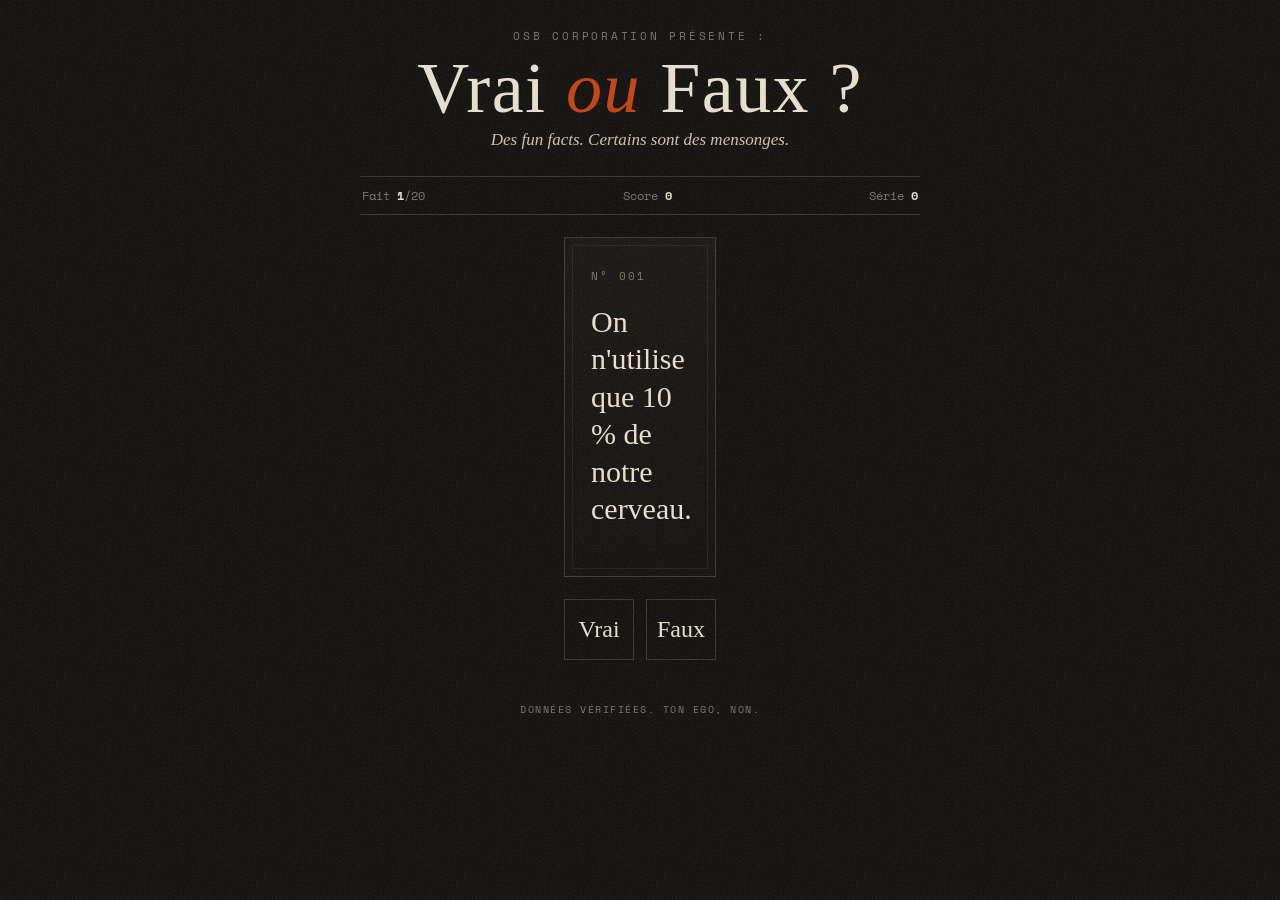
==== index.html @ 1edf5dc4 "Prototype V1 + notes triées Co-Authored-By: Claude Opus 5.5 <noreply@anthropic.com> Claude-Session: " ====
<!doctype html>
<html lang="fr">
<head>
<meta charset="utf-8">
<meta name="viewport" content="width=device-width, initial-scale=1">
<title>Vrai ou Faux ?</title>
<link rel="preconnect" href="https://fonts.googleapis.com">
<link href="https://fonts.googleapis.com/css2?family=IM+Fell+English:ital@0;1&family=IM+Fell+English+SC&family=Space+Mono:wght@400;700&display=swap" rel="stylesheet">
<style>
  :root{
    --ink:#0e0c0a; --paper:#e9e1cf; --bone:#cfc4ab; --dim:#7d7462;
    --blood:#c2410c; --moss:#5f7a3a; --line:rgba(233,225,207,.18);
  }
  *{box-sizing:border-box;margin:0;padding:0}
  html,body{height:100%}
  body{
    background:var(--ink); color:var(--paper);
    font-family:"IM Fell English",Georgia,serif;
    display:flex; flex-direction:column; align-items:center;
    min-height:100vh; overflow-x:hidden; padding:0 16px;
  }
  /* grain */
  body::before{
    content:""; position:fixed; inset:0; pointer-events:none; z-index:50; opacity:.13;
    background-image:url("data:image/svg+xml,%3Csvg xmlns='http://www.w3.org/2000/svg' width='200' height='200'%3E%3Cfilter id='n'%3E%3CfeTurbulence type='fractalNoise' baseFrequency='.9' numOctaves='3'/%3E%3C/filter%3E%3Crect width='100%25' height='100%25' filter='url(%23n)'/%3E%3C/svg%3E");
  }
  header{width:100%;max-width:560px;padding:28px 0 8px;text-align:center}
  .presents{font-family:"Space Mono",monospace;font-size:11px;letter-spacing:.25em;color:var(--dim);text-transform:uppercase}
  h1{font-family:"IM Fell English SC",serif;font-weight:400;font-size:clamp(44px,12vw,72px);line-height:.95;margin-top:10px;letter-spacing:.02em}
  h1 em{font-style:italic;color:var(--blood);font-family:"IM Fell English",serif}
  .sub{color:var(--bone);font-style:italic;margin-top:8px;font-size:17px}

  .hud{width:100%;max-width:560px;display:flex;justify-content:space-between;
    font-family:"Space Mono",monospace;font-size:12px;color:var(--dim);
    border-top:1px solid var(--line);border-bottom:1px solid var(--line);padding:10px 2px;margin:18px 0 22px}
  .hud b{color:var(--paper);font-weight:700}

  .stage{width:100%;max-width:560px;perspective:1400px;flex:1}
  .card{position:relative;width:100%;min-height:340px;transform-style:preserve-3d;transition:transform .7s cubic-bezier(.2,.8,.2,1)}
  .card.flipped{transform:rotateY(180deg)}
  .face{position:absolute;inset:0;backface-visibility:hidden;-webkit-backface-visibility:hidden;
    border:1px solid var(--line);padding:30px 26px;display:flex;flex-direction:column;
    background:linear-gradient(180deg,#16130f,#0f0d0b)}
  .face::after{content:"";position:absolute;inset:7px;border:1px solid rgba(233,225,207,.07);pointer-events:none}
  .num{font-family:"Space Mono",monospace;font-size:11px;color:var(--dim);letter-spacing:.2em}
  .fact{font-size:clamp(23px,6vw,30px);line-height:1.25;margin:auto 0;padding:18px 0}
  .back{transform:rotateY(180deg)}
  .verdict{font-family:"IM Fell English SC",serif;font-size:clamp(46px,13vw,64px);line-height:1}
  .verdict.vrai{color:var(--moss)} .verdict.faux{color:var(--blood)}
  .you{font-family:"Space Mono",monospace;font-size:12px;color:var(--dim);margin-top:6px;letter-spacing:.1em}
  .expl{font-size:19px;line-height:1.4;color:var(--bone);margin:18px 0 auto}
  .src{font-family:"Space Mono",monospace;font-size:11px;color:var(--dim);margin-top:16px}

  .btns{width:100%;max-width:560px;display:grid;grid-template-columns:1fr 1fr;gap:12px;margin:22px 0}
  button{font-family:"IM Fell English SC",serif;font-size:24px;padding:16px 10px;cursor:pointer;
    background:transparent;color:var(--paper);border:1px solid var(--line);transition:all .15s}
  button:hover{border-color:var(--paper);background:rgba(233,225,207,.04)}
  button:active{transform:translateY(1px)}
  #btnVrai:hover{color:var(--moss);border-color:var(--moss)}
  #btnFaux:hover{color:var(--blood);border-color:var(--blood)}
  #btnNext{grid-column:1/-1;display:none}
  .answered #btnVrai,.answered #btnFaux{display:none}
  .answered #btnNext{display:block}

  .end{text-align:center;padding:40px 0}
  .end .big{font-family:"IM Fell English SC",serif;font-size:80px;line-height:1}
  .end p{color:var(--bone);font-style:italic;font-size:20px;margin:14px 0 26px}
  footer{font-family:"Space Mono",monospace;font-size:10px;color:var(--dim);padding:20px 0 28px;letter-spacing:.15em;text-transform:uppercase}

  .shake{animation:shake .4s}
  @keyframes shake{25%{transform:translateX(-6px)}50%{transform:translateX(6px)}75%{transform:translateX(-3px)}}
</style>
</head>
<body>
<header>
  <div class="presents">OSB Corporation présente :</div>
  <h1>Vrai <em>ou</em> Faux&nbsp;?</h1>
  <div class="sub">Des fun facts. Certains sont des mensonges.</div>
</header>

<div class="hud">
  <span>Fait <b id="idx">1</b>/<span id="total">0</span></span>
  <span>Score <b id="score">0</b></span>
  <span>Série <b id="streak">0</b></span>
</div>

<main id="game">
  <div class="stage">
    <div class="card" id="card">
      <div class="face front">
        <div class="num" id="numF">N° 001</div>
        <div class="fact" id="factText"></div>
      </div>
      <div class="face back">
        <div class="verdict" id="verdict"></div>
        <div class="you" id="you"></div>
        <div class="expl" id="expl"></div>
        <div class="src" id="src"></div>
      </div>
    </div>
  </div>
  <div class="btns" id="btns">
    <button id="btnVrai">Vrai</button>
    <button id="btnFaux">Faux</button>
    <button id="btnNext">Suivant →</button>
  </div>
</main>

<footer>Données vérifiées. Ton ego, non.</footer>

<script>
const FACTS = [
  {t:"Les wombats font des crottes cubiques.", v:true,
   e:"Leurs intestins ont des zones plus ou moins élastiques qui façonnent des petits cubes. Ça les aide à marquer leur territoire sans que ça roule.", s:"Soft Matter, 2021"},
  {t:"On n'utilise que 10 % de notre cerveau.", v:false,
   e:"L'imagerie cérébrale montre que pratiquement toutes les zones servent. Le mythe tient surtout parce qu'il est flatteur.", s:"Neurosciences, consensus"},
  {t:"Cléopâtre a vécu plus près de l'invention de l'iPhone que de la construction de la grande pyramide de Gizeh.", v:true,
   e:"Pyramide : vers -2560. Cléopâtre : morte en -30. iPhone : 2007. Environ 2 500 ans d'un côté, 2 000 de l'autre.", s:"Chronologie"},
  {t:"La Grande Muraille de Chine est visible à l'œil nu depuis l'espace.", v:false,
   e:"Elle est très longue mais très étroite, et de la même couleur que le sol. Même les astronautes chinois ne l'ont pas vue.", s:"NASA"},
  {t:"Les pieuvres ont trois cœurs.", v:true,
   e:"Deux pour les branchies, un pour le reste du corps. Et leur sang est bleu, pour ajouter au mystère.", s:"Biologie marine"},
  {t:"Les poissons rouges ont une mémoire de trois secondes.", v:false,
   e:"Ils retiennent des informations pendant des mois et peuvent être dressés. C'est plutôt nous qui oublions de changer l'eau.", s:"Études comportementales"},
  {t:"L'université d'Oxford est plus ancienne que l'Empire aztèque.", v:true,
   e:"On y enseigne depuis 1096. Tenochtitlan est fondée en 1325.", s:"Université d'Oxford"},
  {t:"Napoléon était particulièrement petit.", v:false,
   e:"Environ 1,69 m, dans la moyenne de l'époque. Confusion entre pouces français et anglais, plus un peu de propagande britannique.", s:"Historiens"},
  {t:"Un jour sur Vénus dure plus longtemps qu'une année sur Vénus.", v:true,
   e:"Vénus met environ 243 jours terrestres à tourner sur elle-même, et 225 à faire le tour du Soleil.", s:"NASA"},
  {t:"Le rouge rend les taureaux furieux.", v:false,
   e:"Les taureaux distinguent mal le rouge. C'est le mouvement de la cape qui les énerve. Et accessoirement, le reste de la corrida.", s:"Éthologie"},
  {t:"Les bananes sont légèrement radioactives.", v:true,
   e:"À cause du potassium 40 qu'elles contiennent. Il faudrait en manger des millions d'un coup pour que ça pose problème.", s:"Physique nucléaire"},
  {t:"La foudre ne frappe jamais deux fois au même endroit.", v:false,
   e:"L'Empire State Building est touché des dizaines de fois par an. La foudre n'a aucun sens de la variété.", s:"NOAA"},
  {t:"Les requins existent depuis plus longtemps que les arbres.", v:true,
   e:"Les premiers requins ont environ 450 millions d'années, les premiers arbres environ 385 millions.", s:"Paléontologie"},
  {t:"Les Vikings portaient des casques à cornes.", v:false,
   e:"Aucun casque à cornes viking n'a été retrouvé. L'image vient surtout des costumes d'un opéra de Wagner au XIXe siècle.", s:"Archéologie"},
  {t:"Nintendo a été fondée au XIXe siècle.", v:true,
   e:"En 1889, à Kyoto, pour fabriquer des cartes à jouer. Mario est arrivé un peu plus tard.", s:"Nintendo"},
  {t:"Les chauves-souris sont aveugles.", v:false,
   e:"Elles voient très bien. L'écholocation, c'est un bonus, pas une compensation.", s:"Zoologie"},
  {t:"L'animal national de l'Écosse est la licorne.", v:true,
   e:"Officiellement. Elle figure sur les armoiries royales écossaises depuis des siècles.", s:"Gouvernement écossais"},
  {t:"Le sang est bleu dans nos veines.", v:false,
   e:"Il est toujours rouge, plus foncé quand il est moins oxygéné. Les veines paraissent bleues à cause de la façon dont la peau filtre la lumière.", s:"Physiologie"},
  {t:"La tour Eiffel grandit en été.", v:true,
   e:"Le métal se dilate avec la chaleur : elle peut prendre jusqu'à une quinzaine de centimètres.", s:"Tour Eiffel (SETE)"},
  {t:"Einstein était nul en maths à l'école.", v:false,
   e:"Il maîtrisait le calcul différentiel avant 15 ans. La rumeur arrange surtout ceux qui étaient nuls en maths.", s:"Biographies"}
];

const END_LINES = [
  [0,  "Impressionnant. Dans l'autre sens."],
  [6,  "Tu crois tout ce qu'on te raconte au repas de famille."],
  [11, "Correct. Pas brillant, mais correct."],
  [15, "Tu es la personne pénible des soirées."],
  [19, "Tu as triché ou tu n'as pas d'amis. Peut-être les deux."]
];

const $ = id => document.getElementById(id);
let deck, i, score, streak;

function shuffle(a){for(let k=a.length-1;k>0;k--){const j=Math.floor(Math.random()*(k+1));[a[k],a[j]]=[a[j],a[k]]}return a}

function start(){
  deck = shuffle([...FACTS]); i = 0; score = 0; streak = 0;
  $('total').textContent = deck.length;
  $('game').innerHTML = $('game').dataset.tpl || $('game').innerHTML;
  bind(); show();
}
function bind(){
  $('btnVrai').onclick = () => answer(true);
  $('btnFaux').onclick = () => answer(false);
  $('btnNext').onclick = next;
}
function show(){
  const f = deck[i];
  $('card').classList.remove('flipped');
  $('btns').classList.remove('answered');
  $('idx').textContent = i+1;
  $('score').textContent = score;
  $('streak').textContent = streak;
  $('numF').textContent = 'N° ' + String(i+1).padStart(3,'0');
  setTimeout(()=>{ $('factText').textContent = f.t; }, i ? 250 : 0);
}
function answer(guess){
  const f = deck[i], ok = guess === f.v;
  if(ok){score++;streak++} else {streak=0; $('card').classList.add('shake'); setTimeout(()=>$('card').classList.remove('shake'),400)}
  $('verdict').textContent = f.v ? 'Vrai' : 'Faux';
  $('verdict').className = 'verdict ' + (f.v ? 'vrai' : 'faux');
  $('you').textContent = ok ? '— bien vu' : '— raté';
  $('expl').textContent = f.e;
  $('src').textContent = 'Source : ' + f.s;
  $('score').textContent = score;
  $('streak').textContent = streak;
  setTimeout(()=>$('card').classList.add('flipped'), ok ? 0 : 380);
  $('btns').classList.add('answered');
}
function next(){
  i++;
  if(i >= deck.length) return end();
  show();
}
function end(){
  let line = END_LINES[0][1];
  for(const [min,l] of END_LINES) if(score >= min) line = l;
  $('game').innerHTML = `<div class="end">
    <div class="big">${score}/${deck.length}</div>
    <p>${line}</p>
    <div class="btns" style="grid-template-columns:1fr;margin:0 auto"><button id="again">Rejouer</button></div>
  </div>`;
  $('again').onclick = start;
}

$('game').dataset.tpl = $('game').innerHTML;
start();
</script>
</body>
</html>
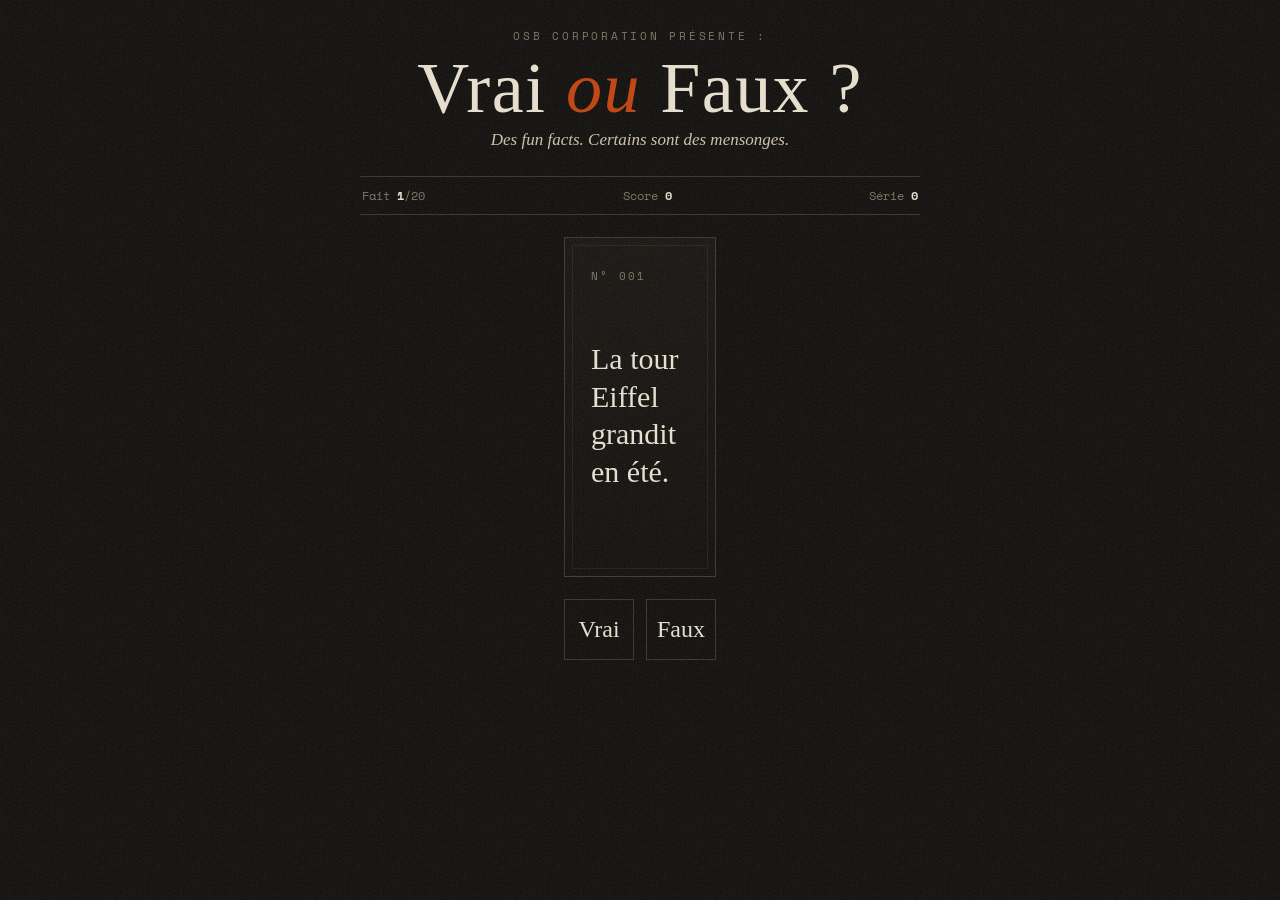
==== commit 9f1d5ddd: "Retire le footer hors ton Co-Authored-By: Claude Opus 5.5 <noreply@anthropic.com> Claude-Session: ht" ====
--- a/index.html
+++ b/index.html
@@ -106,7 +106,6 @@
   </div>
 </main>
 
-<footer>Données vérifiées. Ton ego, non.</footer>
 
 <script>
 const FACTS = [
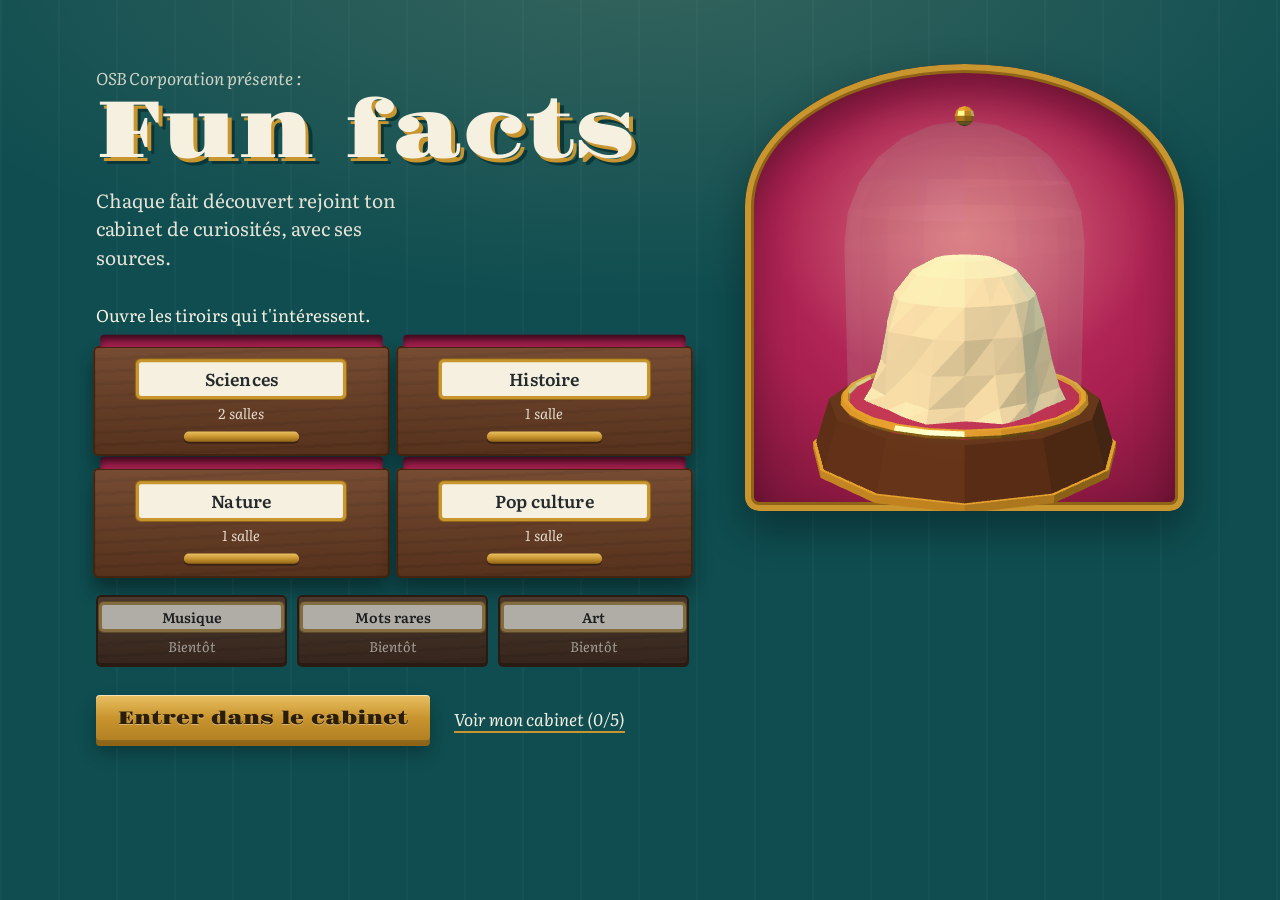
==== commit 610522be: "V2 : cabinet de curiosités low poly, terrier de lapin et salle des archives - Accueil avec choix des" ====
--- a/index.html
+++ b/index.html
@@ -2,220 +2,29 @@
 <html lang="fr">
 <head>
 <meta charset="utf-8">
-<meta name="viewport" content="width=device-width, initial-scale=1">
-<title>Vrai ou Faux ?</title>
-<link rel="preconnect" href="https://fonts.googleapis.com">
-<link href="https://fonts.googleapis.com/css2?family=IM+Fell+English:ital@0;1&family=IM+Fell+English+SC&family=Space+Mono:wght@400;700&display=swap" rel="stylesheet">
-<style>
-  :root{
-    --ink:#0e0c0a; --paper:#e9e1cf; --bone:#cfc4ab; --dim:#7d7462;
-    --blood:#c2410c; --moss:#5f7a3a; --line:rgba(233,225,207,.18);
-  }
-  *{box-sizing:border-box;margin:0;padding:0}
-  html,body{height:100%}
-  body{
-    background:var(--ink); color:var(--paper);
-    font-family:"IM Fell English",Georgia,serif;
-    display:flex; flex-direction:column; align-items:center;
-    min-height:100vh; overflow-x:hidden; padding:0 16px;
-  }
-  /* grain */
-  body::before{
-    content:""; position:fixed; inset:0; pointer-events:none; z-index:50; opacity:.13;
-    background-image:url("data:image/svg+xml,%3Csvg xmlns='http://www.w3.org/2000/svg' width='200' height='200'%3E%3Cfilter id='n'%3E%3CfeTurbulence type='fractalNoise' baseFrequency='.9' numOctaves='3'/%3E%3C/filter%3E%3Crect width='100%25' height='100%25' filter='url(%23n)'/%3E%3C/svg%3E");
-  }
-  header{width:100%;max-width:560px;padding:28px 0 8px;text-align:center}
-  .presents{font-family:"Space Mono",monospace;font-size:11px;letter-spacing:.25em;color:var(--dim);text-transform:uppercase}
-  h1{font-family:"IM Fell English SC",serif;font-weight:400;font-size:clamp(44px,12vw,72px);line-height:.95;margin-top:10px;letter-spacing:.02em}
-  h1 em{font-style:italic;color:var(--blood);font-family:"IM Fell English",serif}
-  .sub{color:var(--bone);font-style:italic;margin-top:8px;font-size:17px}
-
-  .hud{width:100%;max-width:560px;display:flex;justify-content:space-between;
-    font-family:"Space Mono",monospace;font-size:12px;color:var(--dim);
-    border-top:1px solid var(--line);border-bottom:1px solid var(--line);padding:10px 2px;margin:18px 0 22px}
-  .hud b{color:var(--paper);font-weight:700}
-
-  .stage{width:100%;max-width:560px;perspective:1400px;flex:1}
-  .card{position:relative;width:100%;min-height:340px;transform-style:preserve-3d;transition:transform .7s cubic-bezier(.2,.8,.2,1)}
-  .card.flipped{transform:rotateY(180deg)}
-  .face{position:absolute;inset:0;backface-visibility:hidden;-webkit-backface-visibility:hidden;
-    border:1px solid var(--line);padding:30px 26px;display:flex;flex-direction:column;
-    background:linear-gradient(180deg,#16130f,#0f0d0b)}
-  .face::after{content:"";position:absolute;inset:7px;border:1px solid rgba(233,225,207,.07);pointer-events:none}
-  .num{font-family:"Space Mono",monospace;font-size:11px;color:var(--dim);letter-spacing:.2em}
-  .fact{font-size:clamp(23px,6vw,30px);line-height:1.25;margin:auto 0;padding:18px 0}
-  .back{transform:rotateY(180deg)}
-  .verdict{font-family:"IM Fell English SC",serif;font-size:clamp(46px,13vw,64px);line-height:1}
-  .verdict.vrai{color:var(--moss)} .verdict.faux{color:var(--blood)}
-  .you{font-family:"Space Mono",monospace;font-size:12px;color:var(--dim);margin-top:6px;letter-spacing:.1em}
-  .expl{font-size:19px;line-height:1.4;color:var(--bone);margin:18px 0 auto}
-  .src{font-family:"Space Mono",monospace;font-size:11px;color:var(--dim);margin-top:16px}
-
-  .btns{width:100%;max-width:560px;display:grid;grid-template-columns:1fr 1fr;gap:12px;margin:22px 0}
-  button{font-family:"IM Fell English SC",serif;font-size:24px;padding:16px 10px;cursor:pointer;
-    background:transparent;color:var(--paper);border:1px solid var(--line);transition:all .15s}
-  button:hover{border-color:var(--paper);background:rgba(233,225,207,.04)}
-  button:active{transform:translateY(1px)}
-  #btnVrai:hover{color:var(--moss);border-color:var(--moss)}
-  #btnFaux:hover{color:var(--blood);border-color:var(--blood)}
-  #btnNext{grid-column:1/-1;display:none}
-  .answered #btnVrai,.answered #btnFaux{display:none}
-  .answered #btnNext{display:block}
-
-  .end{text-align:center;padding:40px 0}
-  .end .big{font-family:"IM Fell English SC",serif;font-size:80px;line-height:1}
-  .end p{color:var(--bone);font-style:italic;font-size:20px;margin:14px 0 26px}
-  footer{font-family:"Space Mono",monospace;font-size:10px;color:var(--dim);padding:20px 0 28px;letter-spacing:.15em;text-transform:uppercase}
-
-  .shake{animation:shake .4s}
-  @keyframes shake{25%{transform:translateX(-6px)}50%{transform:translateX(6px)}75%{transform:translateX(-3px)}}
-</style>
+<meta name="viewport" content="width=device-width, initial-scale=1, viewport-fit=cover">
+<title>Fun facts</title>
+<meta name="description" content="Un cabinet de curiosités à remplir de faits vérifiés, avec leurs sources.">
+<meta name="theme-color" content="#0F4D50">
+<link rel="icon" href="data:image/svg+xml,%3Csvg xmlns='http://www.w3.org/2000/svg' viewBox='0 0 32 32'%3E%3Crect width='32' height='32' rx='6' fill='%230F4D50'/%3E%3Cpath d='M8 24V14a8 8 0 0 1 16 0v10z' fill='%23E4F7F4' fill-opacity='.35' stroke='%23E9C062' stroke-width='2'/%3E%3Crect x='6' y='24' width='20' height='4' rx='1' fill='%23C9952F'/%3E%3C/svg%3E">
+<link rel="preload" href="fonts/gravitas-one.woff" as="font" type="font/woff" crossorigin>
+<link rel="preload" href="fonts/literata.woff" as="font" type="font/woff" crossorigin>
+<link rel="stylesheet" href="style.css">
+<script type="importmap">{ "imports": { "three": "./vendor/three.module.js" } }</script>
 </head>
 <body>
-<header>
-  <div class="presents">OSB Corporation présente :</div>
-  <h1>Vrai <em>ou</em> Faux&nbsp;?</h1>
-  <div class="sub">Des fun facts. Certains sont des mensonges.</div>
+<header class="barre" id="barre" hidden>
+  <button class="marque" id="btn-accueil" type="button">Fun facts</button>
+  <p class="ou" id="ou"></p>
+  <button class="compteur" id="btn-cabinet" type="button" aria-label="Ouvrir mon cabinet">
+    <svg viewBox="0 0 24 24" width="20" height="20" aria-hidden="true"><path d="M3 4h18v16H3z M3 12h18 M9 4v8 M15 12v8" fill="none" stroke="currentColor" stroke-width="2"/></svg>
+    <span id="compte">0/0</span>
+  </button>
 </header>
-
-<div class="hud">
-  <span>Fait <b id="idx">1</b>/<span id="total">0</span></span>
-  <span>Score <b id="score">0</b></span>
-  <span>Série <b id="streak">0</b></span>
-</div>
-
-<main id="game">
-  <div class="stage">
-    <div class="card" id="card">
-      <div class="face front">
-        <div class="num" id="numF">N° 001</div>
-        <div class="fact" id="factText"></div>
-      </div>
-      <div class="face back">
-        <div class="verdict" id="verdict"></div>
-        <div class="you" id="you"></div>
-        <div class="expl" id="expl"></div>
-        <div class="src" id="src"></div>
-      </div>
-    </div>
-  </div>
-  <div class="btns" id="btns">
-    <button id="btnVrai">Vrai</button>
-    <button id="btnFaux">Faux</button>
-    <button id="btnNext">Suivant →</button>
-  </div>
-</main>
-
-
-<script>
-const FACTS = [
-  {t:"Les wombats font des crottes cubiques.", v:true,
-   e:"Leurs intestins ont des zones plus ou moins élastiques qui façonnent des petits cubes. Ça les aide à marquer leur territoire sans que ça roule.", s:"Soft Matter, 2021"},
-  {t:"On n'utilise que 10 % de notre cerveau.", v:false,
-   e:"L'imagerie cérébrale montre que pratiquement toutes les zones servent. Le mythe tient surtout parce qu'il est flatteur.", s:"Neurosciences, consensus"},
-  {t:"Cléopâtre a vécu plus près de l'invention de l'iPhone que de la construction de la grande pyramide de Gizeh.", v:true,
-   e:"Pyramide : vers -2560. Cléopâtre : morte en -30. iPhone : 2007. Environ 2 500 ans d'un côté, 2 000 de l'autre.", s:"Chronologie"},
-  {t:"La Grande Muraille de Chine est visible à l'œil nu depuis l'espace.", v:false,
-   e:"Elle est très longue mais très étroite, et de la même couleur que le sol. Même les astronautes chinois ne l'ont pas vue.", s:"NASA"},
-  {t:"Les pieuvres ont trois cœurs.", v:true,
-   e:"Deux pour les branchies, un pour le reste du corps. Et leur sang est bleu, pour ajouter au mystère.", s:"Biologie marine"},
-  {t:"Les poissons rouges ont une mémoire de trois secondes.", v:false,
-   e:"Ils retiennent des informations pendant des mois et peuvent être dressés. C'est plutôt nous qui oublions de changer l'eau.", s:"Études comportementales"},
-  {t:"L'université d'Oxford est plus ancienne que l'Empire aztèque.", v:true,
-   e:"On y enseigne depuis 1096. Tenochtitlan est fondée en 1325.", s:"Université d'Oxford"},
-  {t:"Napoléon était particulièrement petit.", v:false,
-   e:"Environ 1,69 m, dans la moyenne de l'époque. Confusion entre pouces français et anglais, plus un peu de propagande britannique.", s:"Historiens"},
-  {t:"Un jour sur Vénus dure plus longtemps qu'une année sur Vénus.", v:true,
-   e:"Vénus met environ 243 jours terrestres à tourner sur elle-même, et 225 à faire le tour du Soleil.", s:"NASA"},
-  {t:"Le rouge rend les taureaux furieux.", v:false,
-   e:"Les taureaux distinguent mal le rouge. C'est le mouvement de la cape qui les énerve. Et accessoirement, le reste de la corrida.", s:"Éthologie"},
-  {t:"Les bananes sont légèrement radioactives.", v:true,
-   e:"À cause du potassium 40 qu'elles contiennent. Il faudrait en manger des millions d'un coup pour que ça pose problème.", s:"Physique nucléaire"},
-  {t:"La foudre ne frappe jamais deux fois au même endroit.", v:false,
-   e:"L'Empire State Building est touché des dizaines de fois par an. La foudre n'a aucun sens de la variété.", s:"NOAA"},
-  {t:"Les requins existent depuis plus longtemps que les arbres.", v:true,
-   e:"Les premiers requins ont environ 450 millions d'années, les premiers arbres environ 385 millions.", s:"Paléontologie"},
-  {t:"Les Vikings portaient des casques à cornes.", v:false,
-   e:"Aucun casque à cornes viking n'a été retrouvé. L'image vient surtout des costumes d'un opéra de Wagner au XIXe siècle.", s:"Archéologie"},
-  {t:"Nintendo a été fondée au XIXe siècle.", v:true,
-   e:"En 1889, à Kyoto, pour fabriquer des cartes à jouer. Mario est arrivé un peu plus tard.", s:"Nintendo"},
-  {t:"Les chauves-souris sont aveugles.", v:false,
-   e:"Elles voient très bien. L'écholocation, c'est un bonus, pas une compensation.", s:"Zoologie"},
-  {t:"L'animal national de l'Écosse est la licorne.", v:true,
-   e:"Officiellement. Elle figure sur les armoiries royales écossaises depuis des siècles.", s:"Gouvernement écossais"},
-  {t:"Le sang est bleu dans nos veines.", v:false,
-   e:"Il est toujours rouge, plus foncé quand il est moins oxygéné. Les veines paraissent bleues à cause de la façon dont la peau filtre la lumière.", s:"Physiologie"},
-  {t:"La tour Eiffel grandit en été.", v:true,
-   e:"Le métal se dilate avec la chaleur : elle peut prendre jusqu'à une quinzaine de centimètres.", s:"Tour Eiffel (SETE)"},
-  {t:"Einstein était nul en maths à l'école.", v:false,
-   e:"Il maîtrisait le calcul différentiel avant 15 ans. La rumeur arrange surtout ceux qui étaient nuls en maths.", s:"Biographies"}
-];
-
-const END_LINES = [
-  [0,  "Impressionnant. Dans l'autre sens."],
-  [6,  "Tu crois tout ce qu'on te raconte au repas de famille."],
-  [11, "Correct. Pas brillant, mais correct."],
-  [15, "Tu es la personne pénible des soirées."],
-  [19, "Tu as triché ou tu n'as pas d'amis. Peut-être les deux."]
-];
-
-const $ = id => document.getElementById(id);
-let deck, i, score, streak;
-
-function shuffle(a){for(let k=a.length-1;k>0;k--){const j=Math.floor(Math.random()*(k+1));[a[k],a[j]]=[a[j],a[k]]}return a}
-
-function start(){
-  deck = shuffle([...FACTS]); i = 0; score = 0; streak = 0;
-  $('total').textContent = deck.length;
-  $('game').innerHTML = $('game').dataset.tpl || $('game').innerHTML;
-  bind(); show();
-}
-function bind(){
-  $('btnVrai').onclick = () => answer(true);
-  $('btnFaux').onclick = () => answer(false);
-  $('btnNext').onclick = next;
-}
-function show(){
-  const f = deck[i];
-  $('card').classList.remove('flipped');
-  $('btns').classList.remove('answered');
-  $('idx').textContent = i+1;
-  $('score').textContent = score;
-  $('streak').textContent = streak;
-  $('numF').textContent = 'N° ' + String(i+1).padStart(3,'0');
-  setTimeout(()=>{ $('factText').textContent = f.t; }, i ? 250 : 0);
-}
-function answer(guess){
-  const f = deck[i], ok = guess === f.v;
-  if(ok){score++;streak++} else {streak=0; $('card').classList.add('shake'); setTimeout(()=>$('card').classList.remove('shake'),400)}
-  $('verdict').textContent = f.v ? 'Vrai' : 'Faux';
-  $('verdict').className = 'verdict ' + (f.v ? 'vrai' : 'faux');
-  $('you').textContent = ok ? '— bien vu' : '— raté';
-  $('expl').textContent = f.e;
-  $('src').textContent = 'Source : ' + f.s;
-  $('score').textContent = score;
-  $('streak').textContent = streak;
-  setTimeout(()=>$('card').classList.add('flipped'), ok ? 0 : 380);
-  $('btns').classList.add('answered');
-}
-function next(){
-  i++;
-  if(i >= deck.length) return end();
-  show();
-}
-function end(){
-  let line = END_LINES[0][1];
-  for(const [min,l] of END_LINES) if(score >= min) line = l;
-  $('game').innerHTML = `<div class="end">
-    <div class="big">${score}/${deck.length}</div>
-    <p>${line}</p>
-    <div class="btns" style="grid-template-columns:1fr;margin:0 auto"><button id="again">Rejouer</button></div>
-  </div>`;
-  $('again').onclick = start;
-}
-
-$('game').dataset.tpl = $('game').innerHTML;
-start();
-</script>
+<main id="ecran" class="ecran"></main>
+<dialog id="cabinet" aria-label="Ton cabinet"></dialog>
+<dialog id="fiche" aria-label="Fiche d'inventaire"></dialog>
+<noscript><p class="sans-js">Ce site a besoin de JavaScript pour ouvrir le cabinet.</p></noscript>
+<script type="module" src="js/app.js"></script>
 </body>
 </html>
--- a/style.css
+++ b/style.css
@@ -0,0 +1,892 @@
+@font-face {
+  font-family: "Gravitas One";
+  src: url("fonts/gravitas-one.woff") format("woff");
+  font-display: swap;
+}
+@font-face {
+  font-family: "Literata";
+  src: url("fonts/literata.woff") format("woff");
+  font-weight: 400 700;
+  font-display: swap;
+}
+@font-face {
+  font-family: "Literata";
+  src: url("fonts/literata-italic.woff") format("woff");
+  font-weight: 400 700;
+  font-style: italic;
+  font-display: swap;
+}
+
+:root {
+  --mur: #0f4d50;
+  --mur-clair: #16656a;
+  --mur-sombre: #0a3739;
+  --laiton: #c9952f;
+  --laiton-clair: #e9c062;
+  --laiton-sombre: #8f6416;
+  --papier: #f6f0e1;
+  --papier-ombre: #ddd0b2;
+  --encre: #252a2c;
+  --encre-douce: #5b5f5c;
+  --velours: #a8204f;
+  --velours-clair: #c8336a;
+  --velours-sombre: #6a1133;
+  --bois: #6b3d22;
+  --bois-clair: #9a6236;
+  --bois-sombre: #43240f;
+  --vrai: #0e6b60;
+  --faux: #a8204f;
+  --sur-laiton: #2b1e08;
+  --titre: "Gravitas One", "Georgia", serif;
+  --texte: "Literata", "Georgia", serif;
+  color-scheme: dark;
+}
+
+*,
+*::before,
+*::after { box-sizing: border-box; }
+
+html { -webkit-text-size-adjust: 100%; }
+
+body {
+  margin: 0;
+  min-height: 100dvh;
+  color: var(--papier);
+  font: 400 1.125rem/1.6 var(--texte);
+  background:
+    radial-gradient(ellipse 90% 55% at 50% -5%, rgba(255, 224, 160, 0.16), transparent 70%),
+    repeating-linear-gradient(90deg, rgba(255, 255, 255, 0.026) 0 2px, transparent 2px 58px),
+    var(--mur);
+  -webkit-font-smoothing: antialiased;
+}
+
+button { font: inherit; color: inherit; }
+img { max-width: 100%; }
+a { color: inherit; }
+
+:focus-visible {
+  outline: 3px solid var(--laiton-clair);
+  outline-offset: 3px;
+}
+
+.ecran {
+  max-width: 1120px;
+  margin: 0 auto;
+  padding: 0 16px 72px;
+}
+
+/* Boutons */
+.plaque {
+  appearance: none;
+  border: 0;
+  border-radius: 4px;
+  padding: 14px 22px 12px;
+  cursor: pointer;
+  font-family: var(--titre);
+  font-size: 1.25rem;
+  line-height: 1.15;
+  color: var(--sur-laiton);
+  text-shadow: 0 1px 0 rgba(255, 255, 255, 0.35);
+  background: linear-gradient(180deg, var(--laiton-clair), var(--laiton) 48%, #b07f22);
+  box-shadow:
+    inset 0 1px 0 rgba(255, 255, 255, 0.55),
+    inset 0 -2px 0 rgba(0, 0, 0, 0.18),
+    0 4px 0 var(--laiton-sombre),
+    0 10px 18px rgba(0, 0, 0, 0.28);
+  transition: transform 0.1s ease, box-shadow 0.1s ease, opacity 0.2s ease;
+}
+.plaque:active:not([disabled]) {
+  transform: translateY(3px);
+  box-shadow:
+    inset 0 1px 0 rgba(255, 255, 255, 0.55),
+    inset 0 -2px 0 rgba(0, 0, 0, 0.18),
+    0 1px 0 var(--laiton-sombre),
+    0 4px 8px rgba(0, 0, 0, 0.25);
+}
+.plaque[disabled] { cursor: not-allowed; filter: grayscale(0.55) brightness(0.8); }
+
+.lien {
+  appearance: none;
+  background: none;
+  border: 0;
+  padding: 6px 2px;
+  cursor: pointer;
+  font-style: italic;
+  font-size: 1.0625rem;
+  color: var(--papier);
+  text-decoration: underline;
+  text-decoration-color: var(--laiton);
+  text-decoration-thickness: 2px;
+  text-underline-offset: 5px;
+}
+
+.fermer {
+  appearance: none;
+  border: 0;
+  border-radius: 3px;
+  padding: 7px 14px 6px;
+  cursor: pointer;
+  font-weight: 600;
+  font-size: 0.9375rem;
+  color: var(--sur-laiton);
+  background: linear-gradient(180deg, var(--laiton-clair), var(--laiton));
+  box-shadow: 0 0 0 1px var(--laiton-sombre), 0 3px 0 var(--laiton-sombre);
+}
+
+/* Barre du haut */
+.barre {
+  position: sticky;
+  top: 0;
+  z-index: 20;
+  display: grid;
+  grid-template-columns: auto 1fr auto;
+  align-items: center;
+  gap: 12px;
+  padding: 10px 16px;
+  padding-top: max(10px, env(safe-area-inset-top));
+  background: rgba(10, 55, 57, 0.94);
+  border-bottom: 2px solid var(--laiton-sombre);
+  -webkit-backdrop-filter: blur(6px);
+  backdrop-filter: blur(6px);
+}
+.barre[hidden] { display: none; }
+.marque {
+  appearance: none;
+  background: none;
+  border: 0;
+  padding: 2px 0;
+  cursor: pointer;
+  font-family: var(--titre);
+  font-size: 1.125rem;
+  color: var(--papier);
+  text-shadow: 0.06em 0.06em 0 var(--laiton);
+}
+.ou {
+  margin: 0;
+  text-align: center;
+  font-style: italic;
+  font-size: 1rem;
+  color: rgba(246, 240, 225, 0.88);
+  white-space: nowrap;
+  overflow: hidden;
+  text-overflow: ellipsis;
+}
+.compteur {
+  appearance: none;
+  border: 0;
+  border-radius: 3px;
+  display: inline-flex;
+  align-items: center;
+  gap: 6px;
+  padding: 6px 10px 5px;
+  cursor: pointer;
+  font-weight: 600;
+  font-size: 0.9375rem;
+  color: var(--sur-laiton);
+  background: linear-gradient(180deg, var(--laiton-clair), var(--laiton));
+  box-shadow: 0 0 0 1px var(--laiton-sombre), 0 3px 0 var(--laiton-sombre);
+}
+.compteur.bump { animation: bump 0.5s cubic-bezier(0.3, 1.8, 0.5, 1); }
+@keyframes bump {
+  0% { transform: scale(1); }
+  40% { transform: scale(1.18); }
+  100% { transform: scale(1); }
+}
+
+/* Vitrine */
+.vitrine {
+  position: relative;
+  width: 100%;
+  aspect-ratio: 1 / 1.02;
+  border-radius: 50% 50% 14px 14px / 32% 32% 14px 14px;
+  overflow: hidden;
+  background:
+    radial-gradient(ellipse 62% 48% at 50% 38%, rgba(255, 214, 160, 0.38), transparent 70%),
+    radial-gradient(ellipse 85% 75% at 50% 45%, var(--velours-clair), var(--velours) 55%, var(--velours-sombre));
+  box-shadow:
+    inset 0 0 0 6px var(--laiton),
+    inset 0 0 0 9px var(--laiton-sombre),
+    inset 0 24px 46px rgba(0, 0, 0, 0.38),
+    0 18px 40px rgba(0, 0, 0, 0.35);
+}
+.vitrine-canvas {
+  position: absolute;
+  inset: 0;
+  width: 100%;
+  height: 100%;
+  display: block;
+  touch-action: pan-y;
+  cursor: grab;
+}
+.vitrine-canvas:active { cursor: grabbing; }
+.vitrine-repli {
+  position: absolute;
+  inset: 0;
+  display: grid;
+  place-items: center;
+  padding: 24px;
+  text-align: center;
+  font-family: var(--titre);
+  font-size: 1.75rem;
+  color: var(--papier);
+}
+
+/* Accueil */
+.accueil {
+  display: grid;
+  grid-template-areas: "titre" "vitrine" "tiroirs";
+  gap: 0 56px;
+  padding-top: max(28px, env(safe-area-inset-top));
+}
+.accueil-titre { grid-area: titre; }
+.accueil > .vitrine { grid-area: vitrine; margin-top: 22px; max-width: 340px; justify-self: center; }
+.accueil-tiroirs { grid-area: tiroirs; }
+
+.presente {
+  margin: 0;
+  font-style: italic;
+  font-size: 1.0625rem;
+  color: rgba(246, 240, 225, 0.82);
+}
+.titre {
+  margin: 0.06em 0 0.2em;
+  font-family: var(--titre);
+  font-weight: 400;
+  font-size: clamp(2.8rem, 13.4vw, 6.6rem);
+  line-height: 0.92;
+  letter-spacing: 0.005em;
+  color: var(--papier);
+  text-shadow: 0.045em 0.045em 0 var(--laiton), 0.085em 0.085em 0 var(--mur-sombre);
+}
+.titre:focus { outline: none; }
+.intro {
+  margin: 0;
+  max-width: 30ch;
+  font-size: 1.1875rem;
+  line-height: 1.5;
+  color: rgba(246, 240, 225, 0.92);
+}
+
+.consigne { margin: 30px 0 12px; font-size: 1.0625rem; }
+
+.tiroirs {
+  display: grid;
+  grid-template-columns: 1fr 1fr;
+  gap: 14px 12px;
+  padding-top: 10px;
+}
+.tiroir {
+  position: relative;
+  appearance: none;
+  border: 0;
+  border-radius: 5px;
+  padding: 16px 10px 14px;
+  display: flex;
+  flex-direction: column;
+  align-items: center;
+  gap: 9px;
+  cursor: pointer;
+  color: var(--encre);
+  background:
+    linear-gradient(180deg, rgba(255, 255, 255, 0.08), rgba(0, 0, 0, 0.2)),
+    repeating-linear-gradient(177deg, rgba(0, 0, 0, 0.07) 0 3px, transparent 3px 12px),
+    var(--bois);
+  box-shadow: inset 0 0 0 2px var(--bois-sombre), inset 0 2px 0 rgba(255, 255, 255, 0.12), 0 2px 0 var(--bois-sombre);
+  filter: saturate(0.75) brightness(0.82);
+  transition: transform 0.2s ease, box-shadow 0.2s ease, filter 0.2s ease;
+}
+.tiroir::before {
+  content: "";
+  position: absolute;
+  left: 7px;
+  right: 7px;
+  top: -11px;
+  height: 12px;
+  border-radius: 4px 4px 0 0;
+  background: linear-gradient(180deg, var(--velours-sombre), var(--velours));
+  box-shadow: inset 0 4px 6px rgba(0, 0, 0, 0.45);
+  opacity: 0;
+  transform: translateY(8px);
+  transition: opacity 0.2s ease, transform 0.2s ease;
+}
+.tiroir[aria-pressed="true"] {
+  filter: none;
+  transform: translateY(-3px) scale(1.02);
+  box-shadow: inset 0 0 0 2px var(--bois-sombre), inset 0 2px 0 rgba(255, 255, 255, 0.14), 0 12px 18px rgba(0, 0, 0, 0.38);
+}
+.tiroir[aria-pressed="true"]::before { opacity: 1; transform: none; }
+.porte-etiquette {
+  min-width: 74%;
+  padding: 6px 12px 7px;
+  border-radius: 2px;
+  text-align: center;
+  font-weight: 600;
+  font-size: 1.0625rem;
+  line-height: 1.2;
+  background: var(--papier);
+  box-shadow: 0 0 0 3px var(--laiton), 0 0 0 4px var(--laiton-sombre);
+}
+.compte { font-style: italic; font-size: 0.875rem; line-height: 1.2; color: rgba(246, 240, 225, 0.9); }
+.poignee {
+  width: 42%;
+  height: 10px;
+  border-radius: 6px;
+  background: linear-gradient(180deg, var(--laiton-clair), var(--laiton) 50%, var(--laiton-sombre));
+  box-shadow: 0 2px 0 rgba(0, 0, 0, 0.35);
+}
+.tiroirs-bientot { grid-template-columns: repeat(3, 1fr); gap: 10px; margin-top: 4px; }
+.tiroir-bientot { cursor: default; padding: 10px 6px 10px; filter: saturate(0.6) brightness(0.72); }
+.tiroir-bientot .porte-etiquette { font-size: 0.875rem; min-width: 0; width: 100%; padding: 4px 6px; }
+
+.actions { display: flex; flex-wrap: wrap; align-items: center; gap: 14px 22px; margin-top: 30px; }
+.actions .plaque { font-size: 1.125rem; }
+.aide { min-height: 1.6em; margin: 12px 0 0; font-style: italic; font-size: 1rem; color: var(--laiton-clair); }
+
+@media (min-width: 900px) {
+  .titre { font-size: clamp(3.5rem, 6.4vw, 5rem); }
+  .accueil {
+    grid-template-columns: minmax(0, 1.15fr) minmax(0, 0.85fr);
+    grid-template-areas: "titre vitrine" "tiroirs vitrine";
+    grid-template-rows: auto 1fr;
+    align-items: start;
+    padding-top: 64px;
+  }
+  .accueil > .vitrine { margin-top: 0; max-width: 520px; justify-self: end; position: sticky; top: 32px; }
+}
+
+/* Salle */
+.salle {
+  display: grid;
+  grid-template-areas: "transition" "scene" "etiquette" "apres";
+  gap: 0 56px;
+  padding-top: 18px;
+}
+.transition {
+  grid-area: transition;
+  max-width: 62ch;
+  margin: 0 0 16px;
+  padding-left: 14px;
+  border-left: 3px solid var(--laiton);
+  font-style: italic;
+  color: rgba(246, 240, 225, 0.9);
+}
+.scene-salle { grid-area: scene; }
+.scene-salle .vitrine { max-width: 420px; margin: 0 auto; }
+.plaque-cat {
+  display: table;
+  position: relative;
+  z-index: 2;
+  margin: -16px auto 0;
+  padding: 4px 16px 3px;
+  border-radius: 3px;
+  font-weight: 600;
+  font-size: 0.9375rem;
+  color: var(--sur-laiton);
+  background: linear-gradient(180deg, var(--laiton-clair), var(--laiton));
+  box-shadow: 0 0 0 1px var(--laiton-sombre), 0 4px 10px rgba(0, 0, 0, 0.3);
+}
+
+.etiquette-fil {
+  grid-area: etiquette;
+  position: relative;
+  margin-top: 34px;
+  filter: drop-shadow(0 12px 18px rgba(0, 0, 0, 0.32));
+}
+.etiquette-fil::before {
+  content: "";
+  position: absolute;
+  z-index: 1;
+  left: 50%;
+  top: -34px;
+  width: 2px;
+  height: 52px;
+  background: #d3c293;
+  transform: rotate(5deg);
+  transform-origin: bottom center;
+}
+.etiquette {
+  position: relative;
+  padding: 36px 22px 24px;
+  color: var(--encre);
+  background: var(--papier);
+  clip-path: polygon(24px 0, calc(100% - 24px) 0, 100% 24px, 100% 100%, 0 100%, 0 24px);
+}
+.etiquette::before {
+  content: "";
+  position: absolute;
+  top: 12px;
+  left: 50%;
+  width: 12px;
+  height: 12px;
+  margin-left: -6px;
+  border-radius: 50%;
+  background: var(--mur);
+  box-shadow: 0 0 0 3px var(--laiton);
+}
+.q-num { margin: 0 0 6px; font-style: italic; font-size: 0.9375rem; color: var(--encre-douce); }
+.question {
+  margin: 0 0 22px;
+  font-family: var(--texte);
+  font-weight: 600;
+  font-size: clamp(1.375rem, 5.6vw, 1.75rem);
+  line-height: 1.3;
+  text-wrap: balance;
+}
+.question:focus { outline: none; }
+.reponses-vf { display: grid; grid-template-columns: 1fr 1fr; gap: 14px; }
+.reponses-vf .plaque { font-size: 1.375rem; padding: 15px 10px 13px; }
+.reponses-qcm { display: grid; gap: 10px; }
+.choix {
+  appearance: none;
+  width: 100%;
+  border: 2px solid #cdbf9f;
+  border-radius: 3px;
+  padding: 11px 14px 12px;
+  cursor: pointer;
+  text-align: left;
+  font-weight: 500;
+  font-size: 1.0625rem;
+  line-height: 1.35;
+  color: var(--encre);
+  background: #fffaf0;
+  box-shadow: 0 3px 0 #cdbf9f;
+  transition: border-color 0.15s ease, background 0.15s ease, opacity 0.2s ease;
+}
+.choix:hover:not([disabled]) { border-color: var(--laiton); }
+.choix.juste, .choix.bonne { border-color: var(--vrai); background: #e3f1ec; box-shadow: 0 3px 0 var(--vrai); }
+.choix.fausse { border-color: var(--faux); background: #f7e4ea; box-shadow: 0 3px 0 var(--faux); }
+.eteinte { opacity: 0.42; }
+.choix[disabled], .reponses-vf .plaque[disabled] { cursor: default; filter: none; }
+
+.resultat:empty { display: none; }
+.resultat { margin-top: 22px; }
+.verdict-ligne { display: flex; flex-wrap: wrap; align-items: center; gap: 10px 16px; }
+.tampon {
+  display: inline-block;
+  padding: 7px 14px 4px;
+  border: 3px solid currentColor;
+  border-radius: 6px;
+  font-family: var(--titre);
+  font-size: 1.75rem;
+  line-height: 1;
+  transform: rotate(-6deg);
+  opacity: 0.92;
+  animation: tampon 0.3s cubic-bezier(0.2, 1.6, 0.4, 1) both;
+}
+.tampon.vrai { color: var(--vrai); }
+.tampon.faux { color: var(--faux); }
+@keyframes tampon {
+  from { transform: rotate(-6deg) scale(1.7); opacity: 0; }
+  to { transform: rotate(-6deg) scale(1); opacity: 0.92; }
+}
+.verdict { font-style: italic; font-weight: 600; }
+.verdict.ok { color: var(--vrai); }
+.verdict.ko { color: var(--faux); }
+.explication { margin: 14px 0 0; }
+.acquis {
+  margin: 16px 0 0;
+  padding-top: 12px;
+  border-top: 1px dashed #cdbf9f;
+  font-size: 0.9375rem;
+  color: var(--encre-douce);
+}
+.acquis strong { color: var(--encre); font-weight: 600; }
+.suivant { margin-top: 20px; }
+
+.apres { grid-area: apres; margin-top: 26px; }
+.apres:empty { display: none; }
+
+.saviez {
+  margin: 0 0 20px;
+  color: var(--encre);
+  background: var(--papier);
+  border-radius: 2px;
+  box-shadow: 0 10px 18px rgba(0, 0, 0, 0.26);
+  transform: rotate(-0.6deg);
+}
+.saviez summary {
+  display: flex;
+  align-items: center;
+  justify-content: space-between;
+  gap: 12px;
+  padding: 14px 18px 12px;
+  cursor: pointer;
+  list-style: none;
+  font-family: var(--titre);
+  font-size: 1.3125rem;
+}
+.saviez summary::-webkit-details-marker { display: none; }
+.saviez summary::after {
+  content: "+";
+  font-family: var(--texte);
+  font-weight: 600;
+  font-size: 1.6rem;
+  line-height: 1;
+  color: var(--velours);
+}
+.saviez[open] summary::after { content: "−"; }
+.saviez p { margin: 0; padding: 0 18px 18px; }
+
+.note {
+  margin: 0 0 20px;
+  padding: 12px 16px 14px;
+  border: 2px dashed rgba(246, 240, 225, 0.5);
+  border-radius: 3px;
+  font-size: 1rem;
+}
+.note strong { display: block; margin-bottom: 4px; font-weight: 600; }
+.note p { margin: 0; }
+
+.sources { margin: 0 0 30px; font-size: 0.9375rem; line-height: 1.5; }
+.sources h3 { margin: 0 0 8px; font-family: var(--texte); font-weight: 600; font-size: 1rem; }
+.sources ul { margin: 0; padding: 0; list-style: none; display: grid; gap: 10px; }
+.sources a { font-weight: 600; text-decoration-color: var(--laiton); text-decoration-thickness: 2px; text-underline-offset: 3px; }
+.sources .titre-src { display: block; font-style: italic; opacity: 0.88; }
+.verifie {
+  display: inline-block;
+  margin: 16px 0 0;
+  padding: 4px 10px 3px;
+  border: 2px solid currentColor;
+  border-radius: 4px;
+  font-family: var(--titre);
+  font-size: 0.875rem;
+  color: var(--laiton-clair);
+  transform: rotate(-2.5deg);
+}
+
+.portes-intro { margin: 0 0 14px; font-size: 1.125rem; }
+.portes { display: grid; grid-template-columns: repeat(auto-fit, minmax(140px, 1fr)); gap: 16px; max-width: 540px; }
+.porte-cadre {
+  border-radius: 50% 50% 6px 6px / 74px 74px 6px 6px;
+  perspective: 900px;
+  background: radial-gradient(ellipse at 50% 42%, #fff1c4, #f2bd5d 45%, #a9601c);
+  box-shadow: inset 0 0 0 5px var(--bois-sombre), 0 12px 22px rgba(0, 0, 0, 0.38);
+}
+.porte {
+  position: relative;
+  appearance: none;
+  width: 100%;
+  min-height: 236px;
+  border: 0;
+  border-radius: inherit;
+  padding: 44px 16px 40px;
+  display: flex;
+  flex-direction: column;
+  align-items: center;
+  justify-content: center;
+  gap: 10px;
+  cursor: pointer;
+  color: var(--sur-laiton);
+  background:
+    linear-gradient(90deg, rgba(0, 0, 0, 0.2), transparent 28%, transparent 72%, rgba(0, 0, 0, 0.2)),
+    repeating-linear-gradient(90deg, rgba(0, 0, 0, 0.09) 0 2px, transparent 2px 19px),
+    var(--bois-clair);
+  box-shadow: inset 0 0 0 5px var(--bois-sombre), inset 0 0 0 10px var(--bois);
+  transform-origin: 6% 50%;
+  transition: transform 0.55s cubic-bezier(0.3, 0.1, 0.3, 1), filter 0.15s ease;
+}
+.porte::after {
+  content: "";
+  position: absolute;
+  right: 16px;
+  top: 76%;
+  width: 13px;
+  height: 13px;
+  border-radius: 50%;
+  background: radial-gradient(circle at 35% 35%, var(--laiton-clair), var(--laiton-sombre));
+  box-shadow: 0 2px 3px rgba(0, 0, 0, 0.45);
+}
+.porte:hover { filter: brightness(1.07); }
+.porte.ouverte { transform: rotateY(-78deg); }
+.cat-porte { font-style: italic; font-size: 0.875rem; color: var(--papier); }
+.plaque-porte {
+  max-width: 100%;
+  padding: 10px 10px 9px;
+  border-radius: 3px;
+  font-style: italic;
+  font-weight: 500;
+  font-size: 1rem;
+  line-height: 1.3;
+  background: linear-gradient(180deg, var(--laiton-clair), var(--laiton));
+  box-shadow: 0 0 0 1px var(--laiton-sombre), 0 3px 6px rgba(0, 0, 0, 0.3);
+}
+
+@media (min-width: 900px) {
+  .salle {
+    grid-template-columns: minmax(0, 1fr) minmax(0, 1fr);
+    grid-template-areas: "transition transition" "scene etiquette" "scene apres";
+    grid-template-rows: auto auto 1fr;
+    align-items: start;
+    padding-top: 36px;
+  }
+  .scene-salle { position: sticky; top: 84px; }
+  .scene-salle .vitrine { max-width: 480px; }
+  .etiquette-fil { margin-top: 26px; }
+  .etiquette-fil::before { display: none; }
+}
+
+/* Salle des archives */
+.archives, .fin { max-width: 680px; margin: 0 auto; padding-top: 30px; }
+.archives h2, .fin h2 {
+  margin: 0 0 12px;
+  font-family: var(--titre);
+  font-weight: 400;
+  font-size: clamp(2rem, 9vw, 2.9rem);
+  line-height: 1.04;
+  text-shadow: 0.05em 0.05em 0 var(--laiton);
+}
+.archives h2:focus, .fin h2:focus { outline: none; }
+.archives > p, .fin > p { max-width: 58ch; }
+.fragments { display: flex; flex-wrap: wrap; gap: 12px; margin: 22px 0 26px; }
+.fragments:empty { display: none; }
+.fragment {
+  appearance: none;
+  max-width: 100%;
+  border: 0;
+  border-radius: 2px;
+  padding: 10px 14px 11px;
+  cursor: pointer;
+  text-align: left;
+  font-weight: 500;
+  font-size: 1rem;
+  line-height: 1.3;
+  color: var(--encre);
+  background: var(--papier);
+  box-shadow: 0 3px 0 var(--papier-ombre), 0 8px 14px rgba(0, 0, 0, 0.25);
+  transform: rotate(var(--r, -1deg));
+}
+.frise { position: relative; margin: 0 0 24px; padding: 0; list-style: none; }
+.frise::before {
+  content: "";
+  position: absolute;
+  left: 21px;
+  top: 6px;
+  bottom: 6px;
+  width: 6px;
+  border-radius: 3px;
+  background: linear-gradient(90deg, var(--laiton-sombre), var(--laiton-clair), var(--laiton-sombre));
+}
+.frise li {
+  position: relative;
+  display: grid;
+  grid-template-columns: 48px minmax(0, 1fr);
+  align-items: center;
+  gap: 14px;
+  min-height: 64px;
+  margin-bottom: 12px;
+}
+.numero {
+  position: relative;
+  z-index: 1;
+  width: 48px;
+  height: 48px;
+  border-radius: 50%;
+  display: grid;
+  place-items: center;
+  padding-top: 3px;
+  font-family: var(--titre);
+  font-size: 1.25rem;
+  color: var(--sur-laiton);
+  background: var(--laiton);
+  box-shadow: 0 0 0 4px var(--mur), 0 0 0 6px var(--laiton-sombre);
+}
+.emplacement {
+  display: flex;
+  align-items: center;
+  min-height: 56px;
+  padding: 6px 12px;
+  border: 2px dashed rgba(246, 240, 225, 0.42);
+  border-radius: 3px;
+  font-style: italic;
+  font-size: 0.9375rem;
+  color: rgba(246, 240, 225, 0.66);
+}
+.fragment.pose { width: 100%; transform: none; }
+.fragment.fige { cursor: default; display: grid; gap: 2px; }
+.fragment .date { font-style: italic; font-size: 0.875rem; color: var(--encre-douce); }
+.fragment .statut { font-size: 0.875rem; font-weight: 600; }
+.frise li.ok .fragment { box-shadow: inset 5px 0 0 var(--vrai), 0 3px 0 var(--papier-ombre); }
+.frise li.ok .statut { color: var(--vrai); }
+.frise li.ko .fragment { box-shadow: inset 5px 0 0 var(--faux), 0 3px 0 var(--papier-ombre); }
+.frise li.ko .statut { color: var(--faux); }
+.score-frise { font-size: 1.1875rem; font-weight: 600; }
+.ordre-correct { margin: 0 0 24px; padding-left: 1.4em; }
+.ordre-correct li { margin-bottom: 6px; }
+.ordre-correct .date { display: block; font-style: italic; font-size: 0.9375rem; opacity: 0.85; }
+.resultat-frise h3 { margin: 20px 0 8px; font-weight: 600; font-size: 1.0625rem; }
+
+/* Fenêtres : cabinet et fiche */
+dialog {
+  width: 100%;
+  max-width: 100%;
+  height: 100dvh;
+  max-height: 100dvh;
+  margin: 0;
+  padding: 0;
+  border: 0;
+  color: var(--papier);
+  background: var(--mur);
+  overscroll-behavior: contain;
+}
+dialog::backdrop { background: rgba(4, 24, 25, 0.72); }
+@media (min-width: 760px) {
+  dialog {
+    width: min(1000px, calc(100% - 48px));
+    height: min(900px, calc(100dvh - 48px));
+    margin: auto;
+    border-radius: 10px;
+    box-shadow: 0 0 0 3px var(--laiton-sombre), 0 30px 80px rgba(0, 0, 0, 0.55);
+  }
+  #fiche { width: min(680px, calc(100% - 48px)); }
+}
+
+.cabinet-tete {
+  position: sticky;
+  top: 0;
+  z-index: 2;
+  display: flex;
+  align-items: flex-start;
+  justify-content: space-between;
+  gap: 16px;
+  padding: 18px 16px 14px;
+  padding-top: max(18px, env(safe-area-inset-top));
+  background: var(--mur-sombre);
+  border-bottom: 2px solid var(--laiton-sombre);
+}
+.cabinet-tete h2 {
+  margin: 0;
+  font-family: var(--titre);
+  font-weight: 400;
+  font-size: clamp(1.6rem, 7vw, 2rem);
+  line-height: 1.05;
+  text-shadow: 0.05em 0.05em 0 var(--laiton);
+}
+.cabinet-tete p { margin: 4px 0 0; font-style: italic; }
+.cabinet-vide { margin: 18px 16px 0; font-style: italic; }
+.etagere { padding: 22px 16px 0; }
+@media (min-width: 760px) {
+  .etageres { display: grid; grid-template-columns: repeat(auto-fill, minmax(300px, 1fr)); column-gap: 8px; }
+  .etagere-large { grid-column: 1 / -1; }
+}
+.etagere h3 {
+  display: inline-block;
+  margin: 0 0 14px;
+  padding: 4px 14px 3px;
+  border-radius: 3px;
+  font-weight: 600;
+  font-size: 1rem;
+  color: var(--sur-laiton);
+  background: linear-gradient(180deg, var(--laiton-clair), var(--laiton));
+  box-shadow: 0 0 0 1px var(--laiton-sombre);
+}
+.niches {
+  position: relative;
+  display: grid;
+  grid-template-columns: repeat(auto-fill, minmax(136px, 1fr));
+  gap: 14px;
+  padding: 0 2px 22px;
+}
+.niches::after {
+  content: "";
+  position: absolute;
+  left: -8px;
+  right: -8px;
+  bottom: 0;
+  height: 16px;
+  border-radius: 2px;
+  background: linear-gradient(180deg, var(--bois-clair), var(--bois) 55%, var(--bois-sombre));
+  box-shadow: 0 8px 12px rgba(0, 0, 0, 0.35);
+}
+.niche {
+  appearance: none;
+  border: 0;
+  border-radius: 46% 46% 6px 6px / 26% 26% 6px 6px;
+  padding: 12px 8px 12px;
+  display: flex;
+  flex-direction: column;
+  align-items: center;
+  gap: 6px;
+  text-align: center;
+  color: var(--encre);
+  cursor: pointer;
+  background: radial-gradient(ellipse at 50% 36%, var(--velours-clair), var(--velours) 60%, var(--velours-sombre));
+  box-shadow: inset 0 0 0 3px var(--laiton-sombre), inset 0 12px 20px rgba(0, 0, 0, 0.35);
+  transition: transform 0.15s ease;
+}
+button.niche:hover { transform: translateY(-3px); }
+.niche.verrouillee { cursor: default; }
+.niche.caisse-niche {
+  cursor: default;
+  background: radial-gradient(ellipse at 50% 36%, var(--mur-clair), var(--mur-sombre));
+}
+.mini {
+  display: block;
+  width: 100%;
+  aspect-ratio: 1;
+  object-fit: contain;
+  filter: drop-shadow(0 8px 6px rgba(0, 0, 0, 0.35));
+}
+.mini-repli {
+  display: grid;
+  place-items: center;
+  width: 100%;
+  aspect-ratio: 1;
+  font-family: var(--titre);
+  font-size: 2.4rem;
+  color: var(--papier);
+}
+.etiq {
+  max-width: 100%;
+  padding: 3px 8px 4px;
+  border-radius: 2px;
+  font-size: 0.8125rem;
+  line-height: 1.25;
+  background: var(--papier);
+  box-shadow: 0 2px 0 var(--papier-ombre);
+}
+.etiq .num { display: block; font-style: italic; font-size: 0.75rem; color: var(--encre-douce); }
+.cabinet-fin { padding: 26px 16px 40px; }
+
+.fiche { min-height: 100%; padding-bottom: 36px; color: var(--encre); background: var(--papier); }
+.fiche-tete {
+  position: sticky;
+  top: 0;
+  z-index: 2;
+  display: flex;
+  align-items: center;
+  justify-content: space-between;
+  gap: 12px;
+  padding: 14px 20px;
+  padding-top: max(14px, env(safe-area-inset-top));
+  background: var(--papier);
+  border-bottom: 1px solid var(--papier-ombre);
+}
+.inv { font-family: var(--titre); font-size: 1.3125rem; }
+.vitrine-fiche { width: min(calc(100% - 40px), 340px); margin: 20px auto 0; }
+.fiche-corps { max-width: 60ch; margin: 0 auto; padding: 0 20px; }
+.fiche h3 { margin: 22px 0 4px; font-family: var(--titre); font-weight: 400; font-size: 1.875rem; line-height: 1.1; }
+.fiche .meta { margin: 0 0 8px; font-style: italic; font-size: 1rem; color: var(--encre-douce); }
+.enonce-bloc { margin-top: 18px; padding-top: 16px; border-top: 1px dashed #cdbf9f; }
+.enonce { margin: 0; font-weight: 600; font-size: 1.1875rem; line-height: 1.35; }
+.reponse-fiche { margin: 4px 0 6px; font-style: italic; color: var(--vrai); font-weight: 600; }
+.enonce-bloc p:last-child { margin-bottom: 0; }
+.fiche h4 { margin: 24px 0 4px; font-family: var(--titre); font-weight: 400; font-size: 1.25rem; }
+.fiche h4 + p { margin-top: 0; }
+.fiche .note { border-color: #bba983; margin-top: 22px; }
+.fiche .sources { margin-top: 24px; }
+.fiche .sources a { color: var(--encre); }
+.fiche .verifie { color: var(--vrai); }
+
+.sans-js { padding: 24px 16px; }
+
+@media (prefers-reduced-motion: reduce) {
+  *,
+  *::before,
+  *::after {
+    animation-duration: 0.001ms !important;
+    animation-iteration-count: 1 !important;
+    transition-duration: 0.001ms !important;
+    scroll-behavior: auto !important;
+  }
+}
+.cabinet { min-height: 100%; }
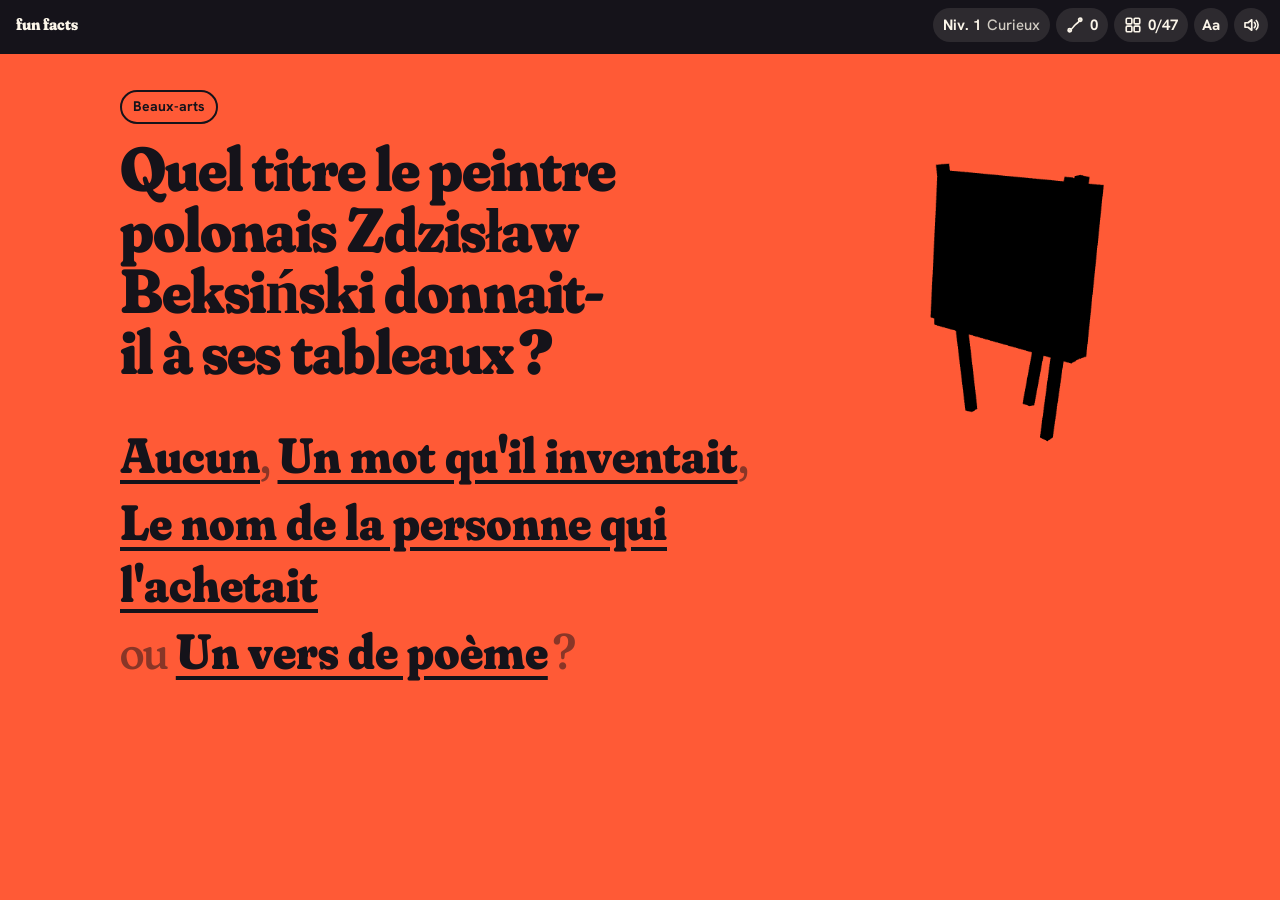
==== commit 0bb937b8: "V4 : le terrier devient un jeu - Arrivée directe dans un fait, plus d'accueil ni de catégories - Que" ====
--- a/index.html
+++ b/index.html
@@ -1,30 +1,37 @@
 <!doctype html>
-<html lang="fr">
+<html lang="fr" data-typo="fraunces">
 <head>
 <meta charset="utf-8">
 <meta name="viewport" content="width=device-width, initial-scale=1, viewport-fit=cover">
 <title>Fun facts</title>
-<meta name="description" content="Un cabinet de curiosités à remplir de faits vérifiés, avec leurs sources.">
-<meta name="theme-color" content="#0F4D50">
-<link rel="icon" href="data:image/svg+xml,%3Csvg xmlns='http://www.w3.org/2000/svg' viewBox='0 0 32 32'%3E%3Crect width='32' height='32' rx='6' fill='%230F4D50'/%3E%3Cpath d='M8 24V14a8 8 0 0 1 16 0v10z' fill='%23E4F7F4' fill-opacity='.35' stroke='%23E9C062' stroke-width='2'/%3E%3Crect x='6' y='24' width='20' height='4' rx='1' fill='%23C9952F'/%3E%3C/svg%3E">
-<link rel="preload" href="fonts/gravitas-one.woff" as="font" type="font/woff" crossorigin>
-<link rel="preload" href="fonts/literata.woff" as="font" type="font/woff" crossorigin>
-<link rel="stylesheet" href="style.css">
+<meta name="description" content="Un terrier de faits vérifiés : chaque réponse ouvre deux nouvelles pistes.">
+<meta name="theme-color" content="#15131A">
+<link rel="icon" href="data:image/svg+xml,%3Csvg xmlns='http://www.w3.org/2000/svg' viewBox='0 0 32 32'%3E%3Crect width='32' height='32' rx='8' fill='%23FF5A36'/%3E%3Ctext x='16' y='23' font-family='Arial Black,Arial' font-weight='900' font-size='18' text-anchor='middle' fill='%2315131A'%3E%3F%3C/text%3E%3C/svg%3E">
+<link rel="preload" href="fonts/fraunces.woff" as="font" type="font/woff" crossorigin>
+<link rel="preload" href="fonts/hanken.woff" as="font" type="font/woff" crossorigin>
+<link rel="stylesheet" href="jeu.css">
 <script type="importmap">{ "imports": { "three": "./vendor/three.module.js" } }</script>
 </head>
 <body>
-<header class="barre" id="barre" hidden>
-  <button class="marque" id="btn-accueil" type="button">Fun facts</button>
-  <p class="ou" id="ou"></p>
-  <button class="compteur" id="btn-cabinet" type="button" aria-label="Ouvrir mon cabinet">
-    <svg viewBox="0 0 24 24" width="20" height="20" aria-hidden="true"><path d="M3 4h18v16H3z M3 12h18 M9 4v8 M15 12v8" fill="none" stroke="currentColor" stroke-width="2"/></svg>
-    <span id="compte">0/0</span>
-  </button>
+<header class="hud" id="hud">
+  <span class="marque">fun facts</span>
+  <div class="hud-droite">
+    <button class="puce" id="btn-niveau" type="button" aria-label="Niveau"><span id="niv">Niv. 1</span><span class="niv-nom" id="niv-nom">Curieux</span></button>
+    <span class="puce serie" id="serie" hidden aria-live="polite"></span>
+    <button class="puce" id="btn-pistes" type="button"><svg viewBox="0 0 24 24" aria-hidden="true"><path d="M5 19c3-1 4-4 7-7s6-4 7-7" /><circle cx="5" cy="19" r="2.2" /><circle cx="19" cy="5" r="2.2" /></svg><span id="nb-pistes">0</span></button>
+    <button class="puce" id="btn-collection" type="button"><svg viewBox="0 0 24 24" aria-hidden="true"><rect x="3" y="3" width="7.5" height="7.5" rx="1.5" /><rect x="13.5" y="3" width="7.5" height="7.5" rx="1.5" /><rect x="3" y="13.5" width="7.5" height="7.5" rx="1.5" /><rect x="13.5" y="13.5" width="7.5" height="7.5" rx="1.5" /></svg><span id="nb-trouves">0/0</span></button>
+    <button class="puce icone" id="btn-typo" type="button" aria-label="Changer la typo" title="Changer la typo">Aa</button>
+    <button class="puce icone" id="btn-son" type="button" aria-label="Couper le son" aria-pressed="true"><svg viewBox="0 0 24 24" aria-hidden="true"><path d="M4 9h4l5-4v14l-5-4H4z" /><path class="onde" d="M16.5 8.5a5 5 0 0 1 0 7M19 6a8.5 8.5 0 0 1 0 12" /></svg></button>
+  </div>
+  <div class="xp" aria-hidden="true"><div class="xp-barre" id="xp-barre"></div></div>
 </header>
-<main id="ecran" class="ecran"></main>
-<dialog id="cabinet" aria-label="Ton cabinet"></dialog>
-<dialog id="fiche" aria-label="Fiche d'inventaire"></dialog>
-<noscript><p class="sans-js">Ce site a besoin de JavaScript pour ouvrir le cabinet.</p></noscript>
-<script type="module" src="js/app.js"></script>
+<main id="fil" class="fil"></main>
+<dialog id="dlg-collection" class="tiroir"></dialog>
+<dialog id="dlg-pistes" class="tiroir"></dialog>
+<dialog id="dlg-fiche" class="tiroir"></dialog>
+<div id="annonce" class="annonce" hidden></div>
+<div id="toasts" class="toasts" aria-live="polite"></div>
+<noscript><p style="padding:80px 18px">Ce site a besoin de JavaScript.</p></noscript>
+<script type="module" src="js/jeu.js"></script>
 </body>
 </html>
--- a/jeu.css
+++ b/jeu.css
@@ -0,0 +1,302 @@
+@font-face { font-family: "Unbounded"; src: url("fonts/unbounded.woff") format("woff"); font-weight: 400 900; font-display: swap; }
+@font-face { font-family: "Fraunces"; src: url("fonts/fraunces.woff") format("woff"); font-weight: 500 900; font-display: swap; }
+@font-face { font-family: "Instrument Serif"; src: url("fonts/instrument-serif.woff") format("woff"); font-display: swap; }
+@font-face { font-family: "Instrument Serif"; src: url("fonts/instrument-serif-italic.woff") format("woff"); font-style: italic; font-display: swap; }
+@font-face { font-family: "Hanken"; src: url("fonts/hanken.woff") format("woff"); font-weight: 400 800; font-display: swap; }
+
+:root {
+  --nuit: #15131a;
+  --creme: #fbf5e9;
+  --or: #ffc93c;
+  --or-fonce: #b8860b;
+  --corps: "Hanken", system-ui, sans-serif;
+  --titre: "Unbounded", "Arial Black", sans-serif;
+  --titre-graisse: 700;
+  --titre-taille: clamp(1.9rem, 7.4vw, 4.3rem);
+  --titre-interligne: 1.02;
+  --titre-approche: -0.02em;
+  --titre-style: normal;
+  --titre-variation: normal;
+  color-scheme: light;
+}
+html[data-typo="fraunces"] {
+  --titre: "Fraunces", Georgia, serif;
+  --titre-graisse: 800;
+  --titre-taille: clamp(2.2rem, 8.6vw, 5rem);
+  --titre-interligne: 0.98;
+  --titre-approche: -0.015em;
+  --titre-variation: "SOFT" 100, "WONK" 1, "opsz" 144;
+}
+html[data-typo="instrument"] {
+  --titre: "Instrument Serif", Georgia, serif;
+  --titre-graisse: 400;
+  --titre-taille: clamp(2.6rem, 10.5vw, 6rem);
+  --titre-interligne: 0.95;
+  --titre-approche: -0.01em;
+}
+
+* { box-sizing: border-box; }
+html { scroll-behavior: smooth; -webkit-text-size-adjust: 100%; }
+body {
+  margin: 0;
+  min-height: 100svh;
+  font-family: var(--corps);
+  font-size: 1.125rem;
+  line-height: 1.5;
+  color: var(--nuit);
+  background: var(--nuit);
+  -webkit-font-smoothing: antialiased;
+}
+button { font: inherit; color: inherit; background: none; border: 0; padding: 0; cursor: pointer; }
+a { color: inherit; }
+:focus-visible { outline: 3px solid currentColor; outline-offset: 4px; border-radius: 4px; }
+svg { width: 18px; height: 18px; fill: none; stroke: currentColor; stroke-width: 2.2; stroke-linecap: round; stroke-linejoin: round; flex: none; }
+
+/* ---------- HUD ---------- */
+.hud {
+  position: fixed; z-index: 20; top: 0; left: 0; right: 0;
+  display: flex; align-items: center; justify-content: space-between; gap: 10px;
+  padding: max(8px, env(safe-area-inset-top)) 12px 8px 16px;
+  background: var(--nuit); color: var(--creme);
+}
+.marque { font-family: var(--titre); font-weight: var(--titre-graisse); font-variation-settings: var(--titre-variation); font-size: 1.05rem; letter-spacing: -0.01em; white-space: nowrap; }
+html[data-typo="instrument"] .marque { font-size: 1.45rem; }
+.hud-droite { display: flex; align-items: center; gap: 6px; }
+.puce {
+  display: inline-flex; align-items: center; gap: 6px; height: 34px; padding: 0 10px;
+  border-radius: 999px; font-weight: 700; font-size: 0.9375rem; font-variant-numeric: tabular-nums;
+  background: rgba(251, 245, 233, 0.1); color: var(--creme); white-space: nowrap;
+}
+button.puce:hover { background: rgba(251, 245, 233, 0.2); }
+.puce.icone { width: 34px; padding: 0; justify-content: center; }
+.puce.serie { background: var(--or); color: var(--nuit); }
+.puce.serie[hidden] { display: none; }
+.niv-nom { font-weight: 500; opacity: 0.8; }
+#btn-son[aria-pressed="false"] .onde { opacity: 0; }
+#btn-son[aria-pressed="false"] { opacity: 0.6; }
+.xp { position: absolute; left: 0; right: 0; bottom: -4px; height: 4px; background: rgba(21, 19, 26, 0.6); }
+.xp-barre { height: 100%; width: 0%; background: var(--or); transition: width 0.7s cubic-bezier(0.3, 1.4, 0.5, 1); }
+.bump { animation: bump 0.45s cubic-bezier(0.3, 1.8, 0.5, 1); }
+@keyframes bump { 40% { transform: scale(1.22); } }
+@media (max-width: 560px) {
+  .niv-nom, #btn-typo { display: none; }
+  .puce { padding: 0 9px; }
+  .hud { padding-left: 14px; }
+}
+
+/* ---------- Bandes ---------- */
+.fil { padding-top: 54px; }
+.bande {
+  position: relative;
+  min-height: calc(100svh - 54px);
+  padding: 36px max(18px, calc((100% - 1040px) / 2)) 72px;
+  background: var(--fond); color: var(--texte);
+  overflow: hidden;
+}
+.bande:focus { outline: none; }
+.tete { display: grid; grid-template-columns: minmax(0, 1fr); gap: 4px 40px; align-items: start; }
+.objet-zone { position: relative; width: clamp(140px, 42vw, 230px); aspect-ratio: 1; margin: 0 0 10px -8px; }
+.objet {
+  width: 100%; height: 100%; object-fit: contain; display: block;
+  filter: brightness(0) var(--ombre-silhouette, );
+  transition: filter 0.5s ease, transform 0.6s cubic-bezier(0.3, 1.7, 0.5, 1);
+  animation: flotte 4.5s ease-in-out infinite;
+}
+.bande.clair .objet { filter: brightness(0) invert(1); }
+.revele .objet { filter: drop-shadow(0 14px 14px rgba(0, 0, 0, 0.22)); transform: scale(1.12) rotate(-4deg); }
+@keyframes flotte { 50% { translate: 0 -8px; } }
+.objet-repli { display: grid; place-items: center; width: 100%; height: 100%; font-family: var(--titre); font-size: 5rem; }
+
+.etiquettes { display: flex; flex-wrap: wrap; gap: 8px; margin: 0 0 14px; }
+.etiq { display: inline-flex; align-items: center; gap: 6px; padding: 4px 11px 5px; border-radius: 999px; font-weight: 700; font-size: 0.875rem; border: 2px solid currentColor; }
+.etiq.pepite { border-color: transparent; background: var(--nuit); color: var(--or); }
+.etiq.pepite::before { content: "★"; }
+
+.question {
+  margin: 0; max-width: 18ch;
+  font-family: var(--titre); font-weight: var(--titre-graisse); font-variation-settings: var(--titre-variation);
+  font-size: var(--titre-taille); line-height: var(--titre-interligne); letter-spacing: var(--titre-approche);
+  text-wrap: balance;
+}
+.question.longue { max-width: 24ch; font-size: calc(var(--titre-taille) * 0.78); }
+.question:focus { outline: none; }
+.q-num { margin: 0 0 8px; font-weight: 700; font-size: 0.95rem; opacity: 0.75; }
+
+.reponses {
+  margin: 0.7em 0 0; max-width: 30ch;
+  font-family: var(--titre); font-weight: var(--titre-graisse); font-variation-settings: var(--titre-variation);
+  font-size: calc(var(--titre-taille) * 0.62); line-height: 1.25; letter-spacing: var(--titre-approche);
+}
+html[data-typo="instrument"] .reponses { font-size: calc(var(--titre-taille) * 0.7); }
+.rep {
+  text-align: left; text-decoration: underline; text-decoration-thickness: 0.08em; text-underline-offset: 0.14em;
+  padding: 0.05em 0; border-radius: 0.12em;
+  transition: opacity 0.25s, background 0.2s;
+}
+.rep:hover { text-decoration-thickness: 0.16em; }
+.liant { opacity: 0.5; font-weight: 400; }
+.fini .rep { cursor: default; text-decoration: none; }
+.fini .rep.barre { opacity: 0.32; text-decoration: line-through; text-decoration-thickness: 0.09em; }
+.fini .rep.bon { background: var(--texte); color: var(--fond); padding: 0 0.16em; box-decoration-break: clone; -webkit-box-decoration-break: clone; }
+.fini .rep.choisi.barre { opacity: 0.6; }
+.secoue { animation: secoue 0.42s; }
+@keyframes secoue { 20% { transform: translateX(-7px); } 45% { transform: translateX(6px); } 70% { transform: translateX(-3px); } }
+
+.suite[hidden] { display: none; }
+.suite { max-width: 38rem; margin-top: 30px; }
+.verdict { display: flex; align-items: baseline; flex-wrap: wrap; gap: 6px 14px; margin: 0 0 10px; }
+.verdict b { font-family: var(--titre); font-weight: var(--titre-graisse); font-variation-settings: var(--titre-variation); font-size: 1.7rem; line-height: 1; }
+html[data-typo="instrument"] .verdict b { font-size: 2.2rem; }
+.gain { font-weight: 800; font-variant-numeric: tabular-nums; }
+.suite p { margin: 0 0 0.9em; }
+.saviez { border-left: 4px solid currentColor; padding-left: 14px; }
+.saviez b { display: block; }
+.note { font-size: 1rem; opacity: 0.85; }
+.sources { font-size: 0.9375rem; line-height: 1.45; }
+.sources a { font-weight: 700; text-underline-offset: 3px; }
+.acquis {
+  display: flex; align-items: center; gap: 12px; margin: 22px 0 0; padding: 10px 14px 10px 10px;
+  border-radius: 14px; background: var(--nuit); color: var(--creme); font-size: 1rem; width: fit-content; max-width: 100%;
+}
+.acquis img { width: 46px; height: 46px; object-fit: contain; }
+.acquis .jauge { display: block; height: 6px; margin-top: 5px; border-radius: 3px; background: rgba(251, 245, 233, 0.18); overflow: hidden; }
+.acquis .jauge i { display: block; height: 100%; background: var(--or); border-radius: 3px; transition: width 0.8s 0.2s cubic-bezier(0.3, 1.4, 0.5, 1); }
+
+.pistes-zone { margin-top: 38px; }
+.pistes-zone > p { margin: 0 0 6px; font-weight: 700; font-size: 1.15rem; }
+.pistes-zone > .aide { margin: 0 0 14px; font-weight: 400; font-size: 0.95rem; opacity: 0.8; }
+.portes { display: flex; flex-wrap: wrap; gap: 14px 22px; }
+.porte {
+  position: relative; display: grid; justify-items: center; gap: 6px; width: 150px; padding: 8px 6px 12px;
+  border-radius: 20px; transition: transform 0.25s cubic-bezier(0.3, 1.7, 0.5, 1), background 0.2s;
+}
+.porte:hover { transform: translateY(-5px) rotate(-2deg); background: rgba(255, 255, 255, 0.16); }
+.porte img { width: 120px; height: 120px; object-fit: contain; filter: brightness(0); }
+.bande.clair .porte img { filter: brightness(0) invert(1); }
+.porte .p-serie { font-weight: 800; font-size: 1rem; line-height: 1.1; }
+.porte .p-type { font-size: 0.85rem; opacity: 0.75; }
+.porte.pepite img { filter: brightness(0) drop-shadow(0 0 0 var(--or)) drop-shadow(0 0 10px var(--or)); }
+.porte.pepite .p-type { opacity: 1; font-weight: 800; }
+.porte.pepite .p-type::before { content: "★ "; }
+.porte[disabled] { cursor: default; opacity: 0.35; transform: none; background: none; }
+.porte.choisie { opacity: 1; }
+.lien-texte { font-weight: 700; text-decoration: underline; text-underline-offset: 4px; text-decoration-thickness: 2px; }
+
+/* ---------- Archives ---------- */
+.archives .question { max-width: 20ch; }
+.fragments { display: flex; flex-wrap: wrap; gap: 10px; margin: 24px 0; }
+.fragment {
+  max-width: 100%; padding: 10px 16px 11px; border-radius: 14px; text-align: left;
+  font-weight: 700; font-size: 1.05rem; line-height: 1.25; background: var(--texte); color: var(--fond);
+  transition: transform 0.2s;
+}
+.fragment:hover { transform: rotate(-1.5deg) scale(1.03); }
+.frise { list-style: none; margin: 0 0 22px; padding: 0; display: grid; gap: 10px; max-width: 40rem; }
+.frise li { display: grid; grid-template-columns: 44px minmax(0, 1fr); gap: 12px; align-items: center; min-height: 54px; }
+.frise .num { width: 44px; height: 44px; border-radius: 50%; display: grid; place-items: center; font-family: var(--titre); font-weight: var(--titre-graisse); font-size: 1.2rem; border: 3px solid currentColor; }
+.frise .vide { min-height: 50px; display: flex; align-items: center; padding: 0 14px; border-radius: 14px; border: 2.5px dashed currentColor; opacity: 0.5; font-size: 0.95rem; }
+.frise .pose { width: 100%; }
+.frise .fige { cursor: default; display: grid; gap: 2px; }
+.frise .fige small { font-weight: 500; font-size: 0.9rem; opacity: 0.85; }
+.frise li.ok .num { background: var(--texte); color: var(--fond); }
+.frise li.ko .fige { opacity: 0.55; }
+.valider { margin-top: 4px; }
+.gros-bouton {
+  display: inline-flex; align-items: center; gap: 10px; padding: 14px 22px 15px; border-radius: 999px;
+  font-family: var(--titre); font-weight: var(--titre-graisse); font-variation-settings: var(--titre-variation); font-size: 1.15rem;
+  background: var(--texte); color: var(--fond); transition: transform 0.15s;
+}
+.gros-bouton:active { transform: scale(0.96); }
+.gros-bouton[disabled] { opacity: 0.4; cursor: default; }
+
+/* ---------- Confettis ---------- */
+.confettis { position: absolute; pointer-events: none; left: 0; top: 0; width: 0; height: 0; }
+.confettis i {
+  position: absolute; left: 0; top: 0; width: 9px; height: 13px; border-radius: 2px; background: var(--c);
+  animation: eclat 0.9s cubic-bezier(0.2, 0.7, 0.4, 1) forwards;
+}
+@keyframes eclat {
+  0% { transform: translate(0, 0) rotate(0); opacity: 1; }
+  100% { transform: translate(var(--dx), var(--dy)) rotate(var(--rot)); opacity: 0; }
+}
+.flotteur {
+  position: fixed; z-index: 30; pointer-events: none; transform: translate(-50%, -50%);
+  font-family: var(--titre); font-weight: 800; font-size: 1.6rem; color: var(--nuit);
+  background: var(--or); padding: 4px 12px; border-radius: 999px;
+  animation: monte 1.1s cubic-bezier(0.2, 0.7, 0.3, 1) forwards;
+}
+@keyframes monte { 0% { opacity: 0; transform: translate(-50%, -20%) scale(0.6); } 20% { opacity: 1; transform: translate(-50%, -60%) scale(1.1); } 100% { opacity: 0; transform: translate(-50%, -260%) scale(1); } }
+
+/* ---------- Annonces (niveau, série) ---------- */
+.annonce {
+  position: fixed; inset: 0; z-index: 40; display: grid; place-items: center; padding: 24px;
+  background: rgba(21, 19, 26, 0.86); color: var(--creme); text-align: center;
+  animation: apparait 0.25s ease;
+}
+.annonce[hidden] { display: none; }
+.annonce .carte { max-width: 30rem; animation: rebond 0.6s cubic-bezier(0.3, 1.6, 0.5, 1); }
+.annonce small { display: block; font-weight: 700; font-size: 1rem; color: var(--or); margin-bottom: 8px; }
+.annonce h2 { margin: 0 0 12px; font-family: var(--titre); font-weight: var(--titre-graisse); font-variation-settings: var(--titre-variation); font-size: clamp(2.4rem, 11vw, 4.6rem); line-height: 0.95; letter-spacing: var(--titre-approche); }
+.annonce p { margin: 0 0 22px; font-size: 1.1rem; }
+.annonce .gros-bouton { --texte: var(--or); --fond: var(--nuit); }
+@keyframes apparait { from { opacity: 0; } }
+@keyframes rebond { from { transform: scale(0.6); opacity: 0; } }
+
+.toasts { position: fixed; z-index: 35; left: 50%; bottom: max(18px, env(safe-area-inset-bottom)); transform: translateX(-50%); display: grid; gap: 8px; justify-items: center; pointer-events: none; width: max-content; max-width: calc(100% - 32px); }
+.toast { padding: 10px 16px; border-radius: 999px; background: var(--nuit); color: var(--creme); font-weight: 700; font-size: 0.95rem; box-shadow: 0 10px 30px rgba(0, 0, 0, 0.35); animation: toast 2.8s forwards; }
+.toast b { color: var(--or); }
+@keyframes toast { 0% { opacity: 0; transform: translateY(16px); } 10%, 85% { opacity: 1; transform: none; } 100% { opacity: 0; transform: translateY(-6px); } }
+
+/* ---------- Tiroirs (collection, pistes, fiche) ---------- */
+dialog.tiroir {
+  width: 100%; max-width: 100%; height: 100dvh; max-height: 100dvh; margin: 0; padding: 0; border: 0;
+  background: var(--creme); color: var(--nuit); overscroll-behavior: contain;
+}
+dialog.tiroir::backdrop { background: rgba(21, 19, 26, 0.6); }
+@media (min-width: 820px) {
+  dialog.tiroir { width: min(960px, calc(100% - 48px)); height: min(880px, calc(100dvh - 48px)); margin: auto; border-radius: 22px; }
+  #dlg-fiche, #dlg-pistes { width: min(640px, calc(100% - 48px)); }
+}
+.t-tete {
+  position: sticky; top: 0; z-index: 2; display: flex; justify-content: space-between; align-items: flex-start; gap: 16px;
+  padding: max(16px, env(safe-area-inset-top)) 18px 14px; background: var(--creme);
+}
+.t-tete h2 { margin: 0; font-family: var(--titre); font-weight: var(--titre-graisse); font-variation-settings: var(--titre-variation); font-size: clamp(1.7rem, 7vw, 2.4rem); line-height: 1; letter-spacing: var(--titre-approche); }
+.t-tete p { margin: 6px 0 0; font-weight: 600; opacity: 0.75; }
+.fermer { height: 38px; padding: 0 16px; border-radius: 999px; background: var(--nuit); color: var(--creme); font-weight: 700; flex: none; }
+.t-corps { padding: 4px 18px 40px; }
+.progression { height: 10px; border-radius: 5px; background: rgba(21, 19, 26, 0.1); overflow: hidden; margin: 0 18px 8px; }
+.progression i { display: block; height: 100%; background: var(--nuit); border-radius: 5px; }
+.serie-bloc { margin-top: 24px; }
+.serie-bloc h3 { display: flex; align-items: baseline; gap: 10px; margin: 0 0 10px; font-size: 1.15rem; }
+.serie-bloc h3 span { font-weight: 600; opacity: 0.6; font-variant-numeric: tabular-nums; }
+.serie-bloc.complete h3::after { content: "★ Série complète"; font-size: 0.85rem; font-weight: 800; padding: 3px 10px; border-radius: 999px; background: var(--nuit); color: var(--or); }
+.grille { display: grid; grid-template-columns: repeat(auto-fill, minmax(92px, 1fr)); gap: 8px; }
+.case { display: grid; justify-items: center; gap: 2px; padding: 8px 4px 10px; border-radius: 16px; background: var(--fondcase, #ece4d3); text-align: center; font-size: 0.78rem; font-weight: 700; line-height: 1.15; }
+.case img { width: 100%; aspect-ratio: 1; object-fit: contain; }
+.case.cachee img { filter: brightness(0); opacity: 0.16; }
+.case.cachee { color: rgba(21, 19, 26, 0.45); cursor: default; }
+.case.en-attente img { opacity: 0.45; }
+button.case:hover { transform: translateY(-2px); }
+.piste-ligne { display: flex; align-items: center; gap: 14px; width: 100%; padding: 10px; border-radius: 16px; text-align: left; }
+.piste-ligne:hover { background: rgba(21, 19, 26, 0.06); }
+.piste-ligne img { width: 72px; height: 72px; object-fit: contain; filter: brightness(0); }
+.piste-ligne b { display: block; font-size: 1.1rem; }
+.piste-ligne span { font-size: 0.95rem; opacity: 0.7; }
+.vide-texte { margin: 18px 0; font-size: 1.05rem; opacity: 0.8; }
+.fiche-img { width: 160px; height: 160px; object-fit: contain; display: block; margin: 0 0 6px -6px; }
+.fiche-q { font-family: var(--titre); font-weight: var(--titre-graisse); font-variation-settings: var(--titre-variation); font-size: 1.6rem; line-height: 1.1; margin: 4px 0 6px; letter-spacing: var(--titre-approche); }
+.fiche-r { font-weight: 800; margin: 0 0 8px; }
+.fiche p { max-width: 38rem; }
+
+@media (min-width: 900px) {
+  .tete { grid-template-columns: minmax(0, 1fr) 300px; }
+  .objet-zone { grid-column: 2; grid-row: 1 / span 3; width: 300px; margin: 10px 0 0; }
+  .question { grid-column: 1; }
+  .reponses { grid-column: 1; }
+}
+@media (prefers-reduced-motion: reduce) {
+  html { scroll-behavior: auto; }
+  .objet { animation: none; }
+  *, *::before, *::after { transition-duration: 0.01ms !important; animation-duration: 0.01ms !important; }
+}
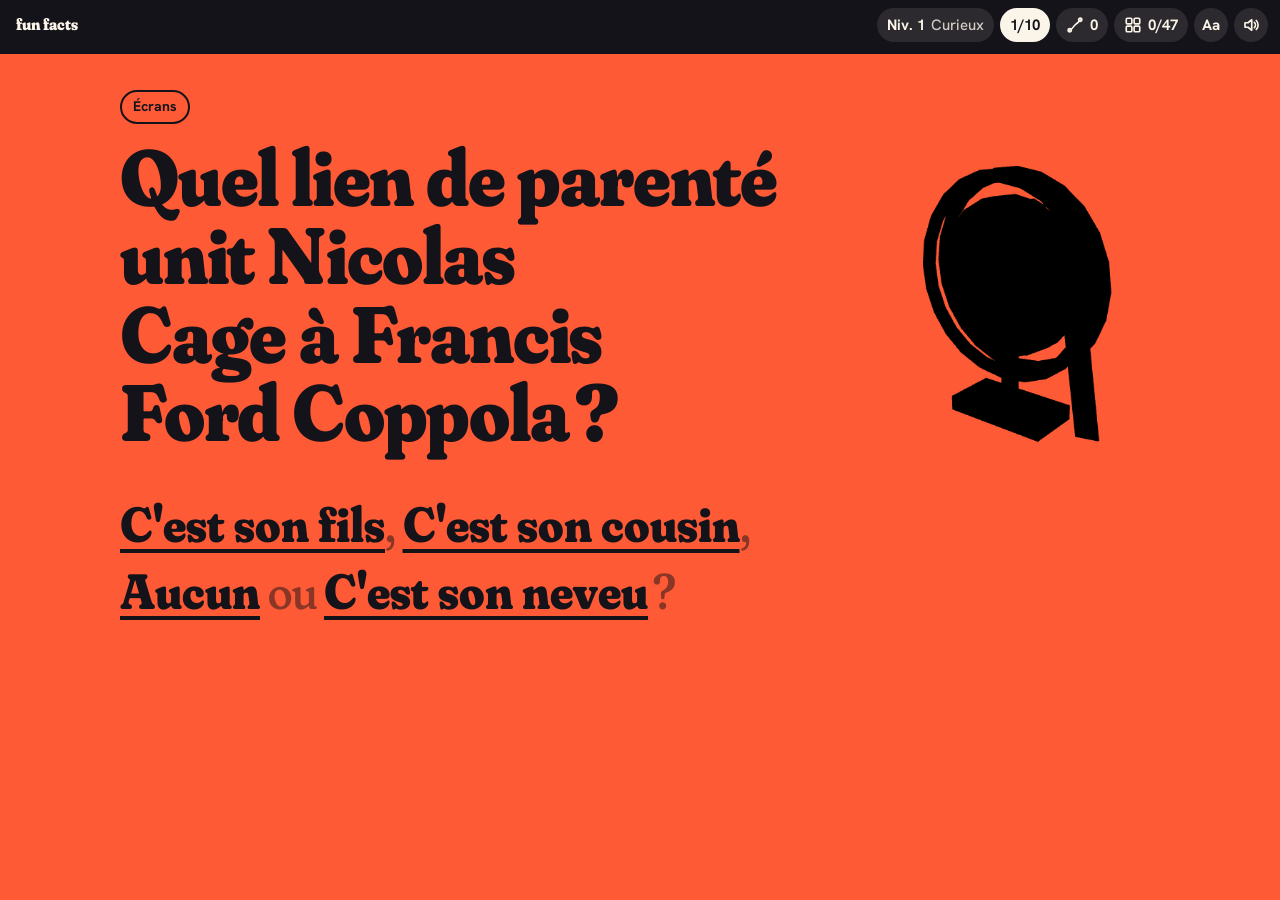
==== commit 5530d7ab: "V5 : parties, rejouer, célébration, intermèdes, visionneuse - Parties de 10 questions par défaut, éc" ====
--- a/index.html
+++ b/index.html
@@ -17,6 +17,7 @@
   <span class="marque">fun facts</span>
   <div class="hud-droite">
     <button class="puce" id="btn-niveau" type="button" aria-label="Niveau"><span id="niv">Niv. 1</span><span class="niv-nom" id="niv-nom">Curieux</span></button>
+    <span class="puce partie" id="progression-partie" hidden></span>
     <span class="puce serie" id="serie" hidden aria-live="polite"></span>
     <button class="puce" id="btn-pistes" type="button"><svg viewBox="0 0 24 24" aria-hidden="true"><path d="M5 19c3-1 4-4 7-7s6-4 7-7" /><circle cx="5" cy="19" r="2.2" /><circle cx="19" cy="5" r="2.2" /></svg><span id="nb-pistes">0</span></button>
     <button class="puce" id="btn-collection" type="button"><svg viewBox="0 0 24 24" aria-hidden="true"><rect x="3" y="3" width="7.5" height="7.5" rx="1.5" /><rect x="13.5" y="3" width="7.5" height="7.5" rx="1.5" /><rect x="3" y="13.5" width="7.5" height="7.5" rx="1.5" /><rect x="13.5" y="13.5" width="7.5" height="7.5" rx="1.5" /></svg><span id="nb-trouves">0/0</span></button>
@@ -29,6 +30,7 @@
 <dialog id="dlg-collection" class="tiroir"></dialog>
 <dialog id="dlg-pistes" class="tiroir"></dialog>
 <dialog id="dlg-fiche" class="tiroir"></dialog>
+<dialog id="dlg-objet" class="tiroir objet-dlg"></dialog>
 <div id="annonce" class="annonce" hidden></div>
 <div id="toasts" class="toasts" aria-live="polite"></div>
 <noscript><p style="padding:80px 18px">Ce site a besoin de JavaScript.</p></noscript>
--- a/jeu.css
+++ b/jeu.css
@@ -300,3 +300,80 @@
   .objet { animation: none; }
   *, *::before, *::after { transition-duration: 0.01ms !important; animation-duration: 0.01ms !important; }
 }
+
+/* ---------- V5 : parties, intermèdes, célébration, visionneuse ---------- */
+.puce.partie { background: var(--creme); color: var(--nuit); }
+.puce.partie[hidden] { display: none; }
+button.objet-zone { padding: 0; cursor: default; }
+.revele button.objet-zone { cursor: zoom-in; }
+.revele button.objet-zone::after {
+  content: "Contempler"; position: absolute; left: 50%; bottom: -4px; transform: translateX(-50%);
+  padding: 3px 10px; border-radius: 999px; font-family: var(--corps); font-weight: 700; font-size: 0.8rem;
+  background: var(--nuit); color: var(--creme); opacity: 0; transition: opacity 0.2s;
+}
+.revele button.objet-zone:hover::after, .revele button.objet-zone:focus-visible::after { opacity: 1; }
+button.acquis { text-align: left; cursor: zoom-in; }
+.acquis .contempler, .fiche-objet .contempler { margin-left: 6px; padding: 4px 10px; border-radius: 999px; background: var(--or); color: var(--nuit); font-weight: 800; font-size: 0.8rem; }
+.fiche-objet { display: flex; align-items: center; gap: 4px; padding: 0; cursor: zoom-in; }
+.consigne { max-width: 34rem; margin: 14px 0 0; font-size: 1.1rem; }
+
+.affirmations { display: grid; gap: 12px; margin-top: 26px; max-width: 40rem; }
+.affirmation {
+  display: grid; gap: 4px; text-align: left; padding: 16px 18px 18px; border-radius: 20px;
+  background: var(--texte); color: var(--fond); transition: transform 0.2s cubic-bezier(0.3, 1.7, 0.5, 1), opacity 0.3s;
+}
+.affirmation:hover:not([disabled]) { transform: translateY(-3px) rotate(-0.6deg); }
+.a-q { font-size: 0.95rem; opacity: 0.8; }
+.a-p { font-family: var(--titre); font-weight: var(--titre-graisse); font-variation-settings: var(--titre-variation); font-size: clamp(1.3rem, 5vw, 1.9rem); line-height: 1.1; letter-spacing: var(--titre-approche); }
+.a-corr { font-weight: 800; font-size: 0.95rem; margin-top: 4px; }
+.affirmations.fini .affirmation { cursor: default; }
+.affirmations.fini .vraie { opacity: 0.4; }
+.affirmations.fini .fausse { outline: 4px solid var(--texte); outline-offset: 4px; transform: rotate(-1deg) scale(1.02); }
+
+.chrono { height: 12px; border-radius: 6px; margin: 24px 0 18px; max-width: 40rem; background: color-mix(in srgb, var(--texte) 20%, transparent); overflow: hidden; }
+.chrono i { display: block; height: 100%; width: 100%; background: var(--texte); border-radius: 6px; }
+.eclair-carte { display: grid; gap: 6px; min-height: 120px; max-width: 40rem; padding: 18px 20px; border-radius: 22px; background: var(--texte); color: var(--fond); }
+.eclair-carte:empty { display: none; }
+.eclair-carte.flash-ok { animation: flashok 0.3s; }
+@keyframes flashok { 50% { transform: scale(1.03); } }
+.eclair-boutons { display: flex; gap: 12px; margin-top: 16px; }
+.eclair-boutons .gros-bouton { flex: 1; max-width: 200px; justify-content: center; font-size: 1.4rem; padding: 18px 20px; }
+.intermede > .gros-bouton { margin-top: 18px; }
+
+.fin-partie .titre-fin { font-size: calc(var(--titre-taille) * 1.35); }
+.score-ligne { display: flex; align-items: baseline; gap: 12px; margin: 10px 0 0; }
+.score-geant { font-family: var(--titre); font-weight: var(--titre-graisse); font-variation-settings: var(--titre-variation); font-size: clamp(4rem, 20vw, 9rem); line-height: 0.9; font-variant-numeric: tabular-nums; letter-spacing: -0.03em; }
+.score-ligne > span:last-child { font-weight: 800; font-size: 1.3rem; }
+.stats { list-style: none; padding: 0; margin: 22px 0 0; display: grid; grid-template-columns: repeat(auto-fit, minmax(140px, 1fr)); gap: 10px; max-width: 44rem; }
+.stats li { padding: 12px 14px; border-radius: 18px; border: 2.5px solid currentColor; font-weight: 600; font-size: 0.95rem; line-height: 1.2; }
+.stats b { display: block; font-family: var(--titre); font-weight: var(--titre-graisse); font-variation-settings: var(--titre-variation); font-size: 1.9rem; line-height: 1.05; }
+.gagnes { display: flex; flex-wrap: wrap; gap: 6px; margin-top: 18px; }
+.gagne { width: 84px; height: 84px; border-radius: 18px; padding: 4px; background: rgba(255, 255, 255, 0.22); cursor: zoom-in; transition: transform 0.2s cubic-bezier(0.3, 1.7, 0.5, 1); }
+.gagne:hover { transform: translateY(-4px) rotate(-3deg); }
+.gagne img { width: 100%; height: 100%; object-fit: contain; }
+.series-avance { margin: 16px 0 0; max-width: 40rem; }
+.sous-titre { margin: 44px 0 0; font-family: var(--titre); font-weight: var(--titre-graisse); font-variation-settings: var(--titre-variation); font-size: clamp(1.6rem, 6vw, 2.4rem); letter-spacing: var(--titre-approche); }
+.durees { display: grid; grid-template-columns: repeat(auto-fill, minmax(150px, 1fr)); gap: 10px; margin: 18px 0 20px; max-width: 44rem; }
+.duree { display: grid; justify-items: start; gap: 2px; padding: 12px 16px 14px; border-radius: 18px; border: 2.5px solid currentColor; text-align: left; transition: transform 0.15s; }
+.duree b { font-family: var(--titre); font-weight: var(--titre-graisse); font-variation-settings: var(--titre-variation); font-size: 2rem; line-height: 1; }
+.duree span { font-weight: 600; font-size: 0.9rem; opacity: 0.8; }
+.duree[aria-checked="true"] { background: var(--texte); color: var(--fond); transform: scale(1.03); }
+.case-cocher { display: flex; align-items: center; gap: 10px; margin-top: 18px; font-weight: 600; font-size: 0.95rem; cursor: pointer; }
+.case-cocher input { width: 20px; height: 20px; accent-color: currentColor; }
+.jouer { font-size: 1.4rem; padding: 18px 34px; }
+
+.canon { position: fixed; inset: 0; width: 100%; height: 100%; z-index: 45; pointer-events: none; }
+.flash { position: fixed; inset: 0; z-index: 44; pointer-events: none; background: #fff; animation: flash 0.6s ease-out forwards; }
+@keyframes flash { from { opacity: 0.75; } to { opacity: 0; } }
+.seisme .fil { animation: seisme 0.6s cubic-bezier(0.36, 0.07, 0.19, 0.97); }
+@keyframes seisme {
+  10%, 90% { transform: translate(-2px, 1px); } 20%, 80% { transform: translate(4px, -2px); }
+  30%, 50%, 70% { transform: translate(-7px, 3px) rotate(-0.4deg); } 40%, 60% { transform: translate(7px, -3px) rotate(0.4deg); }
+}
+
+dialog.objet-dlg { background: radial-gradient(ellipse at 50% 40%, #fff6e0, #f1e3c4 55%, #d9c49b); }
+.objet-dlg .t-tete { background: transparent; }
+.scene-objet { height: min(68dvh, 620px); margin: 0 8px; }
+@media (min-width: 820px) { dialog.objet-dlg { width: min(860px, calc(100% - 48px)); } }
+.bande { scroll-margin-top: 50px; }
+.intermede .verdict { margin-top: 28px; }
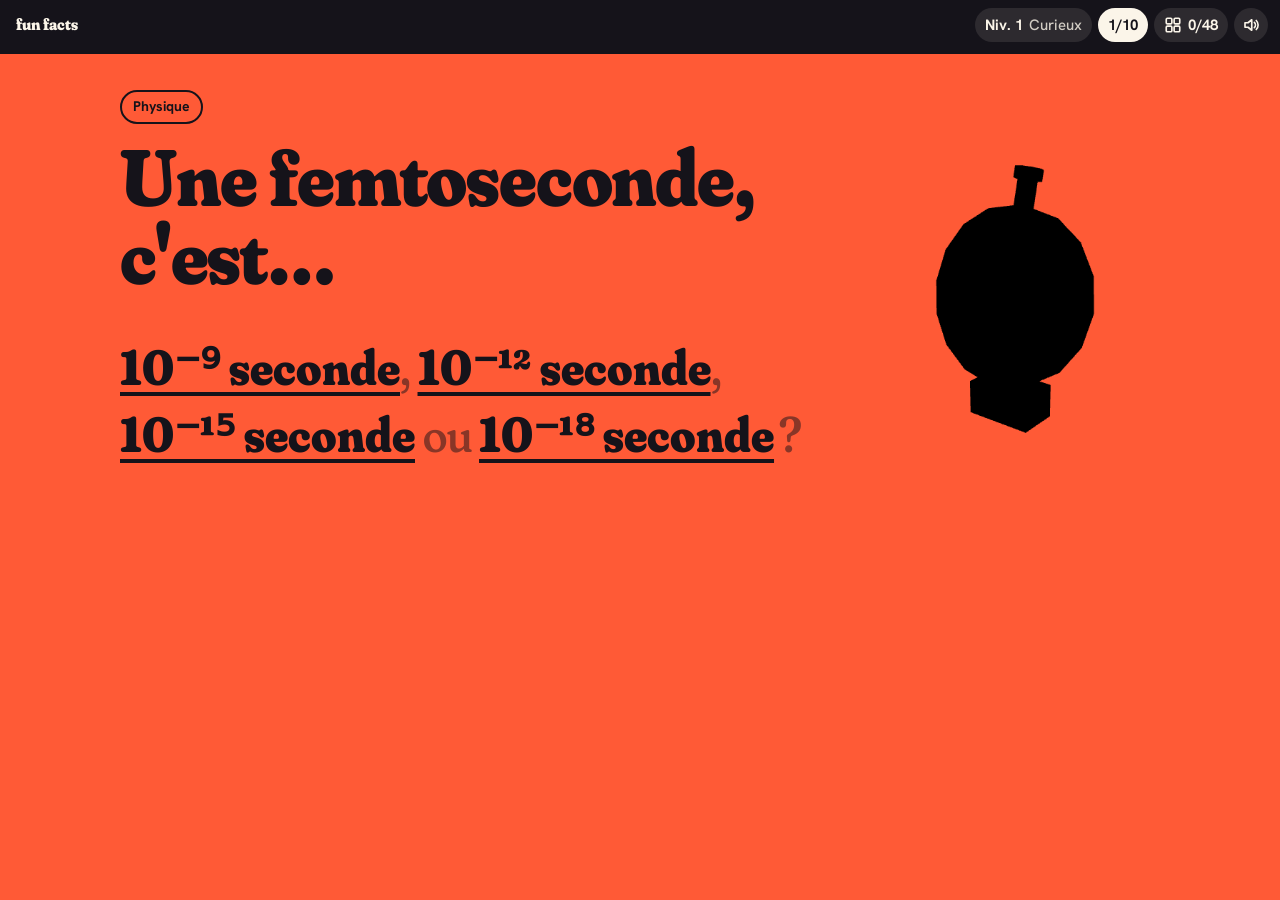
==== commit d60fbae9: "Vrai son d'air horn, typos jeu vidéo (Bungee), HUD allégé (sans pistes ni Aa, Fraunces), thèmes, Mél" ====
--- a/index.html
+++ b/index.html
@@ -4,7 +4,7 @@
 <meta charset="utf-8">
 <meta name="viewport" content="width=device-width, initial-scale=1, viewport-fit=cover">
 <title>Fun facts</title>
-<meta name="description" content="Un terrier de faits vérifiés : chaque réponse ouvre deux nouvelles pistes.">
+<meta name="description" content="Un terrier de faits vérifiés : chaque réponse en ouvre deux autres.">
 <meta name="theme-color" content="#15131A">
 <link rel="icon" href="data:image/svg+xml,%3Csvg xmlns='http://www.w3.org/2000/svg' viewBox='0 0 32 32'%3E%3Crect width='32' height='32' rx='8' fill='%23FF5A36'/%3E%3Ctext x='16' y='23' font-family='Arial Black,Arial' font-weight='900' font-size='18' text-anchor='middle' fill='%2315131A'%3E%3F%3C/text%3E%3C/svg%3E">
 <link rel="preload" href="fonts/fraunces.woff" as="font" type="font/woff" crossorigin>
@@ -19,16 +19,13 @@
     <button class="puce" id="btn-niveau" type="button" aria-label="Niveau"><span id="niv">Niv. 1</span><span class="niv-nom" id="niv-nom">Curieux</span></button>
     <span class="puce partie" id="progression-partie" hidden></span>
     <span class="puce serie" id="serie" hidden aria-live="polite"></span>
-    <button class="puce" id="btn-pistes" type="button"><svg viewBox="0 0 24 24" aria-hidden="true"><path d="M5 19c3-1 4-4 7-7s6-4 7-7" /><circle cx="5" cy="19" r="2.2" /><circle cx="19" cy="5" r="2.2" /></svg><span id="nb-pistes">0</span></button>
     <button class="puce" id="btn-collection" type="button"><svg viewBox="0 0 24 24" aria-hidden="true"><rect x="3" y="3" width="7.5" height="7.5" rx="1.5" /><rect x="13.5" y="3" width="7.5" height="7.5" rx="1.5" /><rect x="3" y="13.5" width="7.5" height="7.5" rx="1.5" /><rect x="13.5" y="13.5" width="7.5" height="7.5" rx="1.5" /></svg><span id="nb-trouves">0/0</span></button>
-    <button class="puce icone" id="btn-typo" type="button" aria-label="Changer la typo" title="Changer la typo">Aa</button>
     <button class="puce icone" id="btn-son" type="button" aria-label="Couper le son" aria-pressed="true"><svg viewBox="0 0 24 24" aria-hidden="true"><path d="M4 9h4l5-4v14l-5-4H4z" /><path class="onde" d="M16.5 8.5a5 5 0 0 1 0 7M19 6a8.5 8.5 0 0 1 0 12" /></svg></button>
   </div>
   <div class="xp" aria-hidden="true"><div class="xp-barre" id="xp-barre"></div></div>
 </header>
 <main id="fil" class="fil"></main>
 <dialog id="dlg-collection" class="tiroir"></dialog>
-<dialog id="dlg-pistes" class="tiroir"></dialog>
 <dialog id="dlg-fiche" class="tiroir"></dialog>
 <dialog id="dlg-objet" class="tiroir objet-dlg"></dialog>
 <div id="annonce" class="annonce" hidden></div>
--- a/jeu.css
+++ b/jeu.css
@@ -79,9 +79,12 @@
 .bump { animation: bump 0.45s cubic-bezier(0.3, 1.8, 0.5, 1); }
 @keyframes bump { 40% { transform: scale(1.22); } }
 @media (max-width: 560px) {
-  .niv-nom, #btn-typo { display: none; }
-  .puce { padding: 0 9px; }
-  .hud { padding-left: 14px; }
+  .niv-nom { display: none; }
+  .puce { padding: 0 8px; gap: 4px; height: 32px; font-size: 0.875rem; }
+  .puce.icone { width: 32px; }
+  .hud-droite { gap: 4px; }
+  .hud { padding-left: 12px; padding-right: 8px; gap: 6px; }
+  .marque { font-size: 0.95rem; }
 }
 
 /* ---------- Bandes ---------- */
@@ -99,10 +102,11 @@
 .objet {
   width: 100%; height: 100%; object-fit: contain; display: block;
   filter: brightness(0) var(--ombre-silhouette, );
-  transition: filter 0.5s ease, transform 0.6s cubic-bezier(0.3, 1.7, 0.5, 1);
+  transition: filter 0.5s ease, opacity 0.5s ease, transform 0.6s cubic-bezier(0.3, 1.7, 0.5, 1);
   animation: flotte 4.5s ease-in-out infinite;
 }
-.bande.clair .objet { filter: brightness(0) invert(1); }
+.bande.clair .objet { filter: brightness(0) invert(1); opacity: 0.32; }
+.bande.clair.revele .objet { opacity: 1; }
 .revele .objet { filter: drop-shadow(0 14px 14px rgba(0, 0, 0, 0.22)); transform: scale(1.12) rotate(-4deg); }
 @keyframes flotte { 50% { translate: 0 -8px; } }
 .objet-repli { display: grid; place-items: center; width: 100%; height: 100%; font-family: var(--titre); font-size: 5rem; }
@@ -155,11 +159,12 @@
 .sources { font-size: 0.9375rem; line-height: 1.45; }
 .sources a { font-weight: 700; text-underline-offset: 3px; }
 .acquis {
-  display: flex; align-items: center; gap: 12px; margin: 22px 0 0; padding: 10px 14px 10px 10px;
-  border-radius: 14px; background: var(--nuit); color: var(--creme); font-size: 1rem; width: fit-content; max-width: 100%;
-}
-.acquis img { width: 46px; height: 46px; object-fit: contain; }
-.acquis .jauge { display: block; height: 6px; margin-top: 5px; border-radius: 3px; background: rgba(251, 245, 233, 0.18); overflow: hidden; }
+  display: flex; align-items: center; gap: 10px; margin: 18px 0 0; padding: 6px 8px 6px 6px;
+  border-radius: 999px; background: var(--nuit); color: var(--creme); font-size: 0.9rem; width: fit-content; max-width: 100%;
+}
+.acquis img { width: 30px; height: 30px; object-fit: contain; }
+.acquis b { white-space: nowrap; }
+.acquis .jauge { display: block; flex: 0 0 56px; height: 6px; border-radius: 3px; background: rgba(251, 245, 233, 0.18); overflow: hidden; }
 .acquis .jauge i { display: block; height: 100%; background: var(--or); border-radius: 3px; transition: width 0.8s 0.2s cubic-bezier(0.3, 1.4, 0.5, 1); }
 
 .pistes-zone { margin-top: 38px; }
@@ -172,7 +177,7 @@
 }
 .porte:hover { transform: translateY(-5px) rotate(-2deg); background: rgba(255, 255, 255, 0.16); }
 .porte img { width: 120px; height: 120px; object-fit: contain; filter: brightness(0); }
-.bande.clair .porte img { filter: brightness(0) invert(1); }
+.bande.clair .porte img { filter: brightness(0) invert(1); opacity: 0.32; }
 .porte .p-serie { font-weight: 800; font-size: 1rem; line-height: 1.1; }
 .porte .p-type { font-size: 0.85rem; opacity: 0.75; }
 .porte.pepite img { filter: brightness(0) drop-shadow(0 0 0 var(--or)) drop-shadow(0 0 10px var(--or)); }
@@ -221,11 +226,12 @@
 }
 .flotteur {
   position: fixed; z-index: 30; pointer-events: none; transform: translate(-50%, -50%);
-  font-family: var(--titre); font-weight: 800; font-size: 1.6rem; color: var(--nuit);
-  background: var(--or); padding: 4px 12px; border-radius: 999px;
+  font-family: "Bungee", var(--titre); font-weight: 400; font-size: 2rem; color: #FFE14D; font-style: normal;
+  -webkit-text-stroke: 2px #15131A; paint-order: stroke fill; text-shadow: 3px 3px 0 #FF3EA5, 5px 5px 0 #15131A;
+  white-space: nowrap;
   animation: monte 1.1s cubic-bezier(0.2, 0.7, 0.3, 1) forwards;
 }
-@keyframes monte { 0% { opacity: 0; transform: translate(-50%, -20%) scale(0.6); } 20% { opacity: 1; transform: translate(-50%, -60%) scale(1.1); } 100% { opacity: 0; transform: translate(-50%, -260%) scale(1); } }
+@keyframes monte { 0% { opacity: 0; transform: translate(-50%, -20%) scale(0.4) skewX(-10deg); } 20% { opacity: 1; transform: translate(-50%, -60%) scale(1.25) skewX(-10deg); } 100% { opacity: 0; transform: translate(-50%, -260%) scale(1) skewX(-10deg); } }
 
 /* ---------- Annonces (niveau, série) ---------- */
 .annonce {
@@ -313,7 +319,7 @@
 }
 .revele button.objet-zone:hover::after, .revele button.objet-zone:focus-visible::after { opacity: 1; }
 button.acquis { text-align: left; cursor: zoom-in; }
-.acquis .contempler, .fiche-objet .contempler { margin-left: 6px; padding: 4px 10px; border-radius: 999px; background: var(--or); color: var(--nuit); font-weight: 800; font-size: 0.8rem; }
+.acquis .contempler, .fiche-objet .contempler { margin-left: 2px; padding: 4px 10px; border-radius: 999px; background: var(--or); color: var(--nuit); font-weight: 800; font-size: 0.8rem; }
 .fiche-objet { display: flex; align-items: center; gap: 4px; padding: 0; cursor: zoom-in; }
 .consigne { max-width: 34rem; margin: 14px 0 0; font-size: 1.1rem; }
 
@@ -342,7 +348,7 @@
 
 .fin-partie .titre-fin { font-size: calc(var(--titre-taille) * 1.35); }
 .score-ligne { display: flex; align-items: baseline; gap: 12px; margin: 10px 0 0; }
-.score-geant { font-family: var(--titre); font-weight: var(--titre-graisse); font-variation-settings: var(--titre-variation); font-size: clamp(4rem, 20vw, 9rem); line-height: 0.9; font-variant-numeric: tabular-nums; letter-spacing: -0.03em; }
+.score-geant { font-family: "Bungee", var(--titre); font-weight: 400; color: #FFE14D; -webkit-text-stroke: 3px #15131A; paint-order: stroke fill; text-shadow: 5px 5px 0 #FF3EA5, 9px 9px 0 #15131A; font-size: clamp(3rem, 14vw, 7rem); line-height: 1; font-variant-numeric: tabular-nums; letter-spacing: 0; }
 .score-ligne > span:last-child { font-weight: 800; font-size: 1.3rem; }
 .stats { list-style: none; padding: 0; margin: 22px 0 0; display: grid; grid-template-columns: repeat(auto-fit, minmax(140px, 1fr)); gap: 10px; max-width: 44rem; }
 .stats li { padding: 12px 14px; border-radius: 18px; border: 2.5px solid currentColor; font-weight: 600; font-size: 0.95rem; line-height: 1.2; }
@@ -377,3 +383,126 @@
 @media (min-width: 820px) { dialog.objet-dlg { width: min(860px, calc(100% - 48px)); } }
 .bande { scroll-margin-top: 50px; }
 .intermede .verdict { margin-top: 28px; }
+.stat-joueurs { font-weight: 600; font-size: 0.95rem; opacity: 0.8; }
+.stat-joueurs:empty { display: none; }
+.sauvegarde { margin: 14px 18px 4px; padding: 16px 18px; border-radius: 20px; background: #ece4d3; }
+.sauvegarde p { margin: 0 0 10px; }
+.sauvegarde .gros-bouton { --texte: var(--nuit); --fond: var(--creme); font-size: 1rem; padding: 12px 18px; margin-bottom: 12px; }
+.sauvegarde .code { font-family: var(--titre); font-weight: var(--titre-graisse); font-size: 1.5rem; letter-spacing: 0.05em; }
+.aide-sauvegarde { font-size: 0.95rem; opacity: 0.8; }
+.ligne-code { display: flex; gap: 12px; align-items: center; }
+.champ-code { width: 9.5em; padding: 10px 12px; border-radius: 12px; border: 2px solid var(--nuit); background: var(--creme); font: 700 1.1rem var(--corps); letter-spacing: 0.08em; text-transform: uppercase; }
+.sauvegarde .code { white-space: nowrap; }
+
+.hyper { font-size: .9em; opacity: .8; }
+
+/* ---------- Mystère : ni silhouette ni série avant la réponse ---------- */
+.objet-zone.mystere::before {
+  content: "?"; position: absolute; inset: 0; display: grid; place-items: center;
+  font-family: var(--titre); font-weight: var(--titre-graisse); font-size: clamp(5rem, 22vw, 8rem); line-height: 1;
+  animation: flotte 4.5s ease-in-out infinite;
+}
+.bande:not(.revele) .objet-zone.mystere .objet { opacity: 0; }
+.bande.clair .objet-zone.mystere::before { opacity: 0.4; }
+.revele .objet-zone.mystere::before { opacity: 0; transition: opacity 0.3s; }
+.nom-vrai, .revele .nom-cache { display: none; }
+.revele .nom-vrai { display: inline; }
+
+/* ---------- Frise ---------- */
+.frise { margin: 18px 0 26px; max-width: 640px; }
+.frise-ligne { position: relative; height: 120px; margin: 0 6px; }
+.frise-ligne::before { content: ""; position: absolute; left: 0; right: 0; bottom: 0; height: 4px; border-radius: 4px; background: currentColor; }
+.frise-ligne::after { content: ""; position: absolute; left: -6px; right: -6px; bottom: -5px; height: 14px;
+  background: radial-gradient(circle, currentColor 6px, transparent 7px) left/14px 14px no-repeat, radial-gradient(circle, currentColor 6px, transparent 7px) right/14px 14px no-repeat; }
+.frise-point { position: absolute; bottom: 0; left: 50%; width: 0; height: 100%; transition: left 1.1s cubic-bezier(0.3, 1.25, 0.5, 1), opacity 0.4s; }
+.frise-point i { position: absolute; bottom: -7px; left: -9px; width: 18px; height: 18px; border-radius: 50%; background: var(--or); border: 3px solid currentColor; box-sizing: border-box; }
+.frise-point .fp-txt { position: absolute; bottom: 18px; left: 0; width: max-content; max-width: 46vw; display: flex; flex-direction: column; transform: translateX(-50%); text-align: center; transition: transform 1.1s cubic-bezier(0.3, 1.25, 0.5, 1); }
+.frise-point .fp-nom { font-weight: 800; font-size: 1rem; line-height: 1.15; }
+.frise-point .fp-date { font-size: 0.78rem; line-height: 1.2; max-height: 0; opacity: 0; overflow: hidden; transition: opacity 0.4s 0.9s, max-height 0.4s 0.9s; }
+.frise-point.rang-1 .fp-txt { bottom: 58px; }
+.frise-point.rang-1::before { content: ""; position: absolute; left: -1px; bottom: 4px; width: 2px; height: 52px; background: currentColor; opacity: 0.35; }
+.frise-point.mystere i { animation: bump 1.2s ease-in-out infinite; }
+.frise-point.cache { opacity: 0; }
+.frise.revelee .frise-point { left: var(--pos); opacity: 1; }
+.frise.revelee .fp-txt { transform: translateX(calc(-1 * var(--pos))); text-align: var(--align, center); }
+.frise.revelee .fp-date { opacity: 0.8; max-height: 4em; }
+.frise.revelee .fp-nom em { display: none; }
+.frise.revelee .frise-point.mystere i { animation: none; }
+.frise-bouts { display: flex; justify-content: space-between; gap: 16px; margin-top: 14px; font-size: 0.85rem; line-height: 1.25; }
+.frise-bouts span { display: flex; flex-direction: column; max-width: 46%; }
+.frise-bouts span:last-child { text-align: right; }
+.frise-bouts small { opacity: 0.75; }
+
+/* ---------- Éclair : récapitulatif ---------- */
+.recap { list-style: none; padding: 0; margin: 16px 0 0; display: grid; gap: 8px; max-width: 40rem; font-size: 0.95rem; }
+.recap li { display: grid; gap: 2px; padding: 8px 12px 8px 36px; border-radius: 14px; position: relative; background: rgba(0, 0, 0, 0.08); }
+.recap li::before { position: absolute; left: 12px; top: 8px; font-weight: 800; }
+.recap li.ok::before { content: "✓"; }
+.recap li.ko::before { content: "✗"; }
+.recap li.ko { outline: 2px solid currentColor; }
+.recap .a-q { opacity: 0.75; font-size: 0.85rem; }
+
+/* ---------- Plus ou moins ---------- */
+.pom { display: grid; gap: 10px; max-width: 32rem; margin-top: 18px; }
+.pom .consigne { margin: 0; opacity: 0.8; font-size: 0.95rem; }
+.pom-carte { display: grid; gap: 4px; padding: 16px 20px; border-radius: 22px; background: var(--texte); color: var(--fond); }
+.pom-val { font-family: var(--titre); font-weight: var(--titre-graisse); font-variation-settings: var(--titre-variation); font-size: clamp(2.6rem, 12vw, 4rem); line-height: 1; font-variant-numeric: tabular-nums; }
+.pom-lib { font-size: 1rem; line-height: 1.3; }
+.pom-carte.cachee { background: transparent; color: var(--texte); outline: 3px dashed currentColor; outline-offset: -3px; }
+.pom-carte { position: relative; }
+.pom-carte.pom-ok { animation: bump 0.45s cubic-bezier(0.3, 1.8, 0.5, 1); }
+.pom-carte.pom-ok::after, .pom-carte.pom-ko::after { position: absolute; top: 14px; right: 16px; padding: 4px 10px; border-radius: 999px; font-weight: 800; font-size: 0.85rem; background: var(--fond); color: var(--texte); }
+.pom-carte.pom-ok::after { content: "✓ Bien vu"; }
+.pom-carte.pom-ko::after { content: "✗ Raté"; }
+.pom-carte.pom-ko { opacity: 0.8; }
+.pom-vs { margin: 0; text-align: center; font-weight: 800; text-transform: uppercase; letter-spacing: 0.12em; font-size: 0.8rem; }
+.pom .eclair-boutons { margin-top: 6px; }
+
+/* ---------- Les paires ---------- */
+.paires { display: grid; grid-template-columns: minmax(0, 0.8fr) minmax(0, 1.2fr); gap: 10px; margin-top: 22px; max-width: 44rem; }
+.paires-col { display: grid; gap: 10px; align-content: start; }
+.paire { padding: 14px 14px; border-radius: 18px; text-align: left; line-height: 1.25; background: rgba(0, 0, 0, 0.1); border: 3px solid transparent; transition: transform 0.15s, background 0.2s; min-height: 64px; }
+.paire.mot { font-family: var(--titre); font-weight: var(--titre-graisse); font-variation-settings: var(--titre-variation); font-size: 1.15rem; }
+.paire.def { font-size: 0.95rem; }
+.paire.choisi { border-color: currentColor; transform: scale(1.03); }
+.paire.fait { background: var(--texte); color: var(--fond); cursor: default; }
+
+/* ---------- Bannière géante, façon jeu vidéo (Scott Pilgrim) ---------- */
+@font-face { font-family: "Press Start 2P"; src: url("fonts/press-start-2p.woff") format("woff"); font-display: swap; }
+@font-face { font-family: "Bungee"; src: url("fonts/bungee.woff") format("woff"); font-display: swap; }
+.banniere {
+  position: fixed; inset: 0; z-index: 60; pointer-events: none; isolation: isolate;
+  display: grid; place-content: center; text-align: center; gap: 16px; padding: 0 14px;
+  animation: banniere 1.2s steps(1, end) forwards;
+}
+.banniere b {
+  font-family: "Bungee", sans-serif; font-weight: 400; font-size: clamp(2.6rem, 14vw, 7rem); line-height: 1; text-transform: uppercase;
+  color: #FFFFFF; -webkit-text-stroke: 4px #15131A; paint-order: stroke fill;
+  text-shadow: 5px 5px 0 #FF3EA5, 9px 9px 0 #3D5AFE, 12px 12px 0 #15131A;
+  transform: skewX(-10deg) rotate(-4deg);
+  animation: pop-jv 1.2s cubic-bezier(0.2, 1.6, 0.4, 1) forwards;
+}
+.banniere span { font-family: "Press Start 2P", monospace; font-size: clamp(0.6rem, 2.8vw, 0.95rem); line-height: 1.6; text-transform: uppercase; color: #FFE14D; background: #15131A; padding: 8px 12px; border-radius: 4px; justify-self: center; }
+@keyframes pop-jv { 0% { transform: skewX(-10deg) rotate(-4deg) scale(0.2); } 18% { transform: skewX(-10deg) rotate(-4deg) scale(1.15); } 30%, 100% { transform: skewX(-10deg) rotate(-4deg) scale(1); } }
+@keyframes banniere { 0%, 78% { opacity: 1; } 84% { opacity: 0; } 90% { opacity: 1; } 100% { opacity: 0; } }
+@media (prefers-reduced-motion: reduce) { .banniere { display: none; } }
+@media (max-width: 560px) {
+  .paires { grid-template-columns: minmax(0, 0.85fr) minmax(0, 1.15fr); gap: 8px; }
+  .paires-col { gap: 8px; }
+  .paire { padding: 10px 10px; min-height: 58px; }
+  .paire.mot { font-size: 1rem; overflow-wrap: anywhere; }
+  .paire.def { font-size: 0.875rem; }
+}
+
+@media (max-width: 560px) { .combo-mot { display: none; } .marque { font-size: 0.9rem; } }
+
+/* ---------- Sélection multiple ---------- */
+.multi { display: grid; grid-template-columns: repeat(2, minmax(0, 1fr)); gap: 10px; margin: 22px 0 16px; max-width: 40rem; }
+.tuile { min-height: 64px; padding: 12px 14px; border-radius: 18px; text-align: left; font-weight: 700; line-height: 1.2; border: 3px solid currentColor; transition: transform 0.15s, background 0.2s; }
+.tuile[aria-pressed="true"] { background: var(--texte); color: var(--fond); transform: scale(1.03); }
+.multi.fini .tuile { cursor: default; }
+.multi.fini .tuile.barre { opacity: 0.45; text-decoration: line-through; }
+.multi.fini .tuile.bon { background: var(--texte); color: var(--fond); }
+.multi.fini .tuile.erreur, .multi.fini .tuile.oubli { outline: 4px dashed var(--texte); outline-offset: 3px; }
+.multi.fini .tuile.erreur::after { content: " ✗"; }
+.multi.fini .tuile.oubli::after { content: " · oublié"; font-weight: 500; }
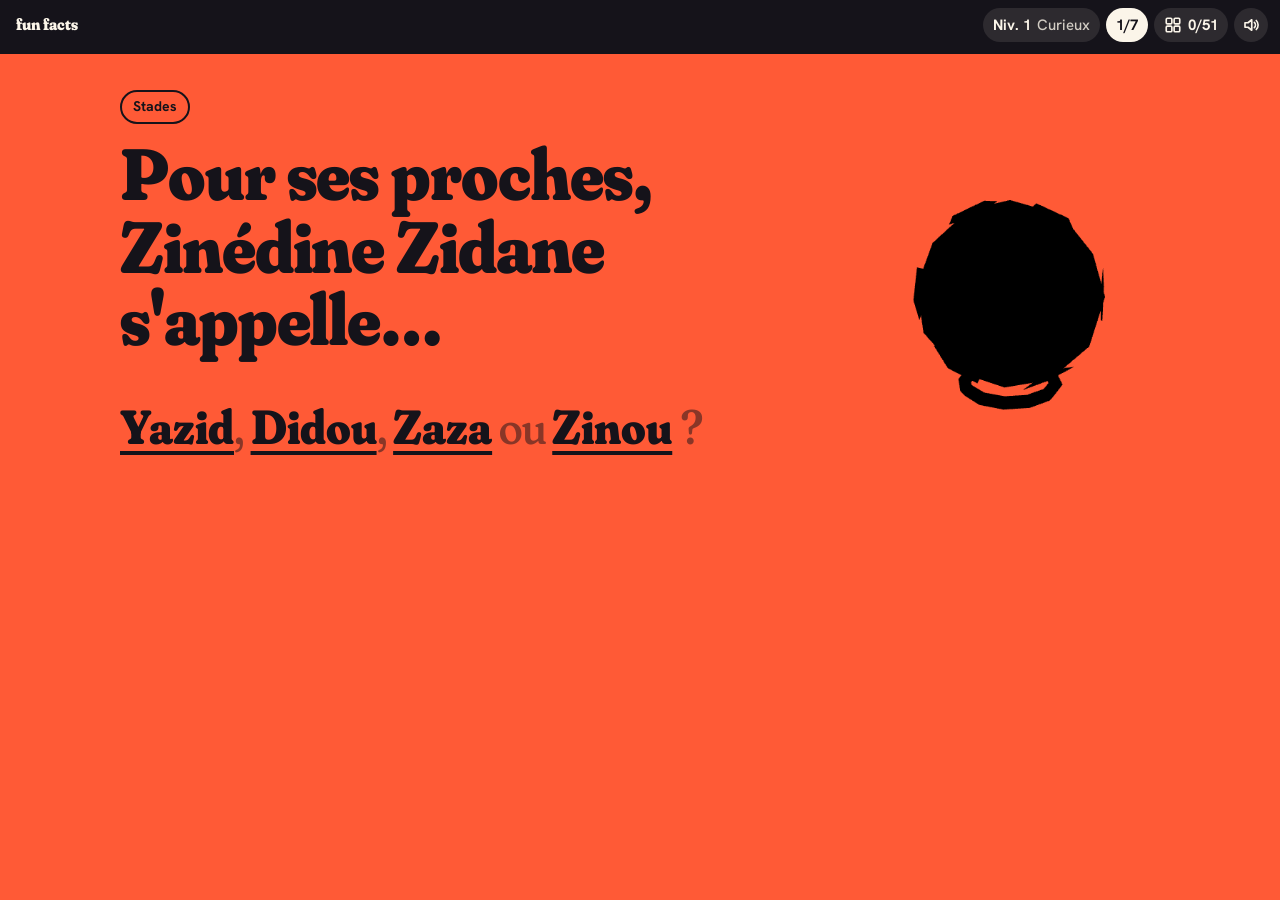
==== commit 277a5e8b: "Bulle « ouvre dans ton navigateur » quand le site est ouvert depuis Instagram, TikTok, Snapchat… Co-" ====
--- a/index.html
+++ b/index.html
@@ -31,6 +31,20 @@
 <div id="annonce" class="annonce" hidden></div>
 <div id="toasts" class="toasts" aria-live="polite"></div>
 <noscript><p style="padding:80px 18px">Ce site a besoin de JavaScript.</p></noscript>
+<script>
+// Ouvert depuis Instagram, TikTok, Snapchat… ? Une petite bulle invite à passer dans le vrai navigateur.
+(() => {
+  const ua = navigator.userAgent || "";
+  if (!/Instagram|FBAN|FBAV|FB_IAB|Line\/|Twitter|Snapchat|TikTok|musical_ly|Bytedance|LinkedInApp|Pinterest/i.test(ua)) return;
+  try { if (sessionStorage.getItem("ff:navig")) return; } catch (_) {}
+  const b = document.createElement("div");
+  b.className = "bulle-navig";
+  b.setAttribute("role", "status");
+  b.innerHTML = '<p>Pour jouer en grand, touche <b>•••</b> en haut à droite, puis <b>« Ouvrir dans le navigateur »</b>.</p><span class="bn-fleche" aria-hidden="true">↗</span><button type="button" aria-label="Fermer">✕</button>';
+  b.querySelector("button").onclick = () => { b.remove(); try { sessionStorage.setItem("ff:navig", "1"); } catch (_) {} };
+  document.body.append(b);
+})();
+</script>
 <script type="module" src="js/jeu.js"></script>
 </body>
 </html>
--- a/jeu.css
+++ b/jeu.css
@@ -22,8 +22,8 @@
 html[data-typo="fraunces"] {
   --titre: "Fraunces", Georgia, serif;
   --titre-graisse: 800;
-  --titre-taille: clamp(2.2rem, 8.6vw, 5rem);
-  --titre-interligne: 0.98;
+  --titre-taille: clamp(1.89rem, 7.56vw, 4.54rem);
+  --titre-interligne: 1;
   --titre-approche: -0.015em;
   --titre-variation: "SOFT" 100, "WONK" 1, "opsz" 144;
 }
@@ -122,14 +122,15 @@
   font-size: var(--titre-taille); line-height: var(--titre-interligne); letter-spacing: var(--titre-approche);
   text-wrap: balance;
 }
-.question.longue { max-width: 24ch; font-size: calc(var(--titre-taille) * 0.78); }
+.question.longue { max-width: 26ch; font-size: calc(var(--titre-taille) * 0.8); }
+.question.tres-longue { max-width: 30ch; font-size: calc(var(--titre-taille) * 0.68); line-height: 1.08; }
 .question:focus { outline: none; }
 .q-num { margin: 0 0 8px; font-weight: 700; font-size: 0.95rem; opacity: 0.75; }
 
 .reponses {
   margin: 0.7em 0 0; max-width: 30ch;
   font-family: var(--titre); font-weight: var(--titre-graisse); font-variation-settings: var(--titre-variation);
-  font-size: calc(var(--titre-taille) * 0.62); line-height: 1.25; letter-spacing: var(--titre-approche);
+  font-size: calc(var(--titre-taille) * 0.66); line-height: 1.3; letter-spacing: var(--titre-approche);
 }
 html[data-typo="instrument"] .reponses { font-size: calc(var(--titre-taille) * 0.7); }
 .rep {
@@ -139,6 +140,9 @@
 }
 .rep:hover { text-decoration-thickness: 0.16em; }
 .liant { opacity: 0.5; font-weight: 400; }
+.rep-groupe { white-space: nowrap; }
+.rep-groupe .rep { white-space: normal; }
+sup { font-size: 0.6em; line-height: 0; vertical-align: 0.7em; }
 .fini .rep { cursor: default; text-decoration: none; }
 .fini .rep.barre { opacity: 0.32; text-decoration: line-through; text-decoration-thickness: 0.09em; }
 .fini .rep.bon { background: var(--texte); color: var(--fond); padding: 0 0.16em; box-decoration-break: clone; -webkit-box-decoration-break: clone; }
@@ -218,7 +222,7 @@
 .confettis { position: absolute; pointer-events: none; left: 0; top: 0; width: 0; height: 0; }
 .confettis i {
   position: absolute; left: 0; top: 0; width: 9px; height: 13px; border-radius: 2px; background: var(--c);
-  animation: eclat 0.9s cubic-bezier(0.2, 0.7, 0.4, 1) forwards;
+  animation: eclat 0.81s cubic-bezier(0.2, 0.7, 0.4, 1) forwards;
 }
 @keyframes eclat {
   0% { transform: translate(0, 0) rotate(0); opacity: 1; }
@@ -506,3 +510,119 @@
 .multi.fini .tuile.erreur, .multi.fini .tuile.oubli { outline: 4px dashed var(--texte); outline-offset: 3px; }
 .multi.fini .tuile.erreur::after { content: " ✗"; }
 .multi.fini .tuile.oubli::after { content: " · oublié"; font-weight: 500; }
+
+/* ---------- Labo des formats ---------- */
+.lb { min-height: auto; padding-bottom: 56px; }
+.lb-titre { font-family: "Bungee", var(--titre); font-weight: 400; font-size: clamp(2.2rem, 10vw, 4.5rem); line-height: 1.05; margin: 14px 0 0; }
+.lb .gros-bouton { margin-top: 18px; }
+.lb .question { margin-top: 0; }
+/* Frise à placer */
+.lb-frise { margin: 34px 4px 8px; max-width: 640px; }
+.lb-piste { position: relative; height: 70px; touch-action: none; cursor: pointer; }
+.lb-piste::before { content: ""; position: absolute; left: 0; right: 0; bottom: 14px; height: 6px; border-radius: 6px; background: currentColor; }
+.lb-repere { position: absolute; bottom: 4px; left: 50%; width: 0; opacity: 0; transition: opacity 0.2s; pointer-events: none; }
+.lb-repere.visible { opacity: 1; }
+.lb-repere i { position: absolute; left: -13px; bottom: 0; width: 26px; height: 26px; border-radius: 50%; border: 4px solid currentColor; background: var(--or); box-sizing: border-box; }
+.lb-repere span { position: absolute; bottom: 32px; left: 0; transform: translateX(-50%); white-space: nowrap; font-weight: 800; font-size: 0.95rem; }
+.lb-repere.vrai i { background: var(--texte); }
+.lb-repere.vrai span { bottom: auto; top: 30px; padding: 2px 8px; border-radius: 6px; background: var(--texte); color: var(--fond); font-size: 0.8rem; }
+.lb-repere.vrai { transition: left 0.9s cubic-bezier(0.3, 1.3, 0.5, 1), opacity 0.3s; }
+.lb-lecture { font-weight: 700; margin: 14px 0 0; font-variant-numeric: tabular-nums; }
+/* Curseur */
+.lb-valeur { margin: 18px 0 4px; font-size: 1.1rem; }
+.lb-valeur b { font-family: "Bungee", var(--titre); font-weight: 400; font-size: clamp(2.6rem, 13vw, 4.5rem); font-variant-numeric: tabular-nums; }
+.lb-range-zone { position: relative; max-width: 640px; padding-top: 6px; }
+.lb-range { width: 100%; height: 44px; accent-color: var(--texte); }
+.lb-range-vrai { position: absolute; top: -26px; width: 0; opacity: 0; transition: opacity 0.4s; }
+.lb-range-vrai.visible { opacity: 1; }
+.lb-range-vrai span { position: absolute; left: 0; transform: translateX(-50%); padding: 2px 8px; border-radius: 6px; background: var(--texte); color: var(--fond); font-weight: 800; font-size: 0.85rem; white-space: nowrap; }
+.lb-range-vrai::after { content: ""; position: absolute; left: -2px; top: 22px; width: 4px; height: 40px; background: var(--texte); }
+.lb-range-bornes { display: flex; justify-content: space-between; font-size: 0.85rem; opacity: 0.75; }
+/* Cartes à glisser */
+.lb-pile { position: relative; min-height: 190px; max-width: 30rem; margin-top: 16px; }
+.lb-carte { display: grid; gap: 8px; padding: 22px 22px; border-radius: 24px; background: var(--texte); color: var(--fond); touch-action: none; cursor: grab; user-select: none;
+  transition: transform 0.35s cubic-bezier(0.3, 1.2, 0.5, 1), opacity 0.35s, box-shadow 0.2s; box-shadow: 0 10px 0 rgba(0, 0, 0, 0.18); }
+.lb-carte.tenue { transition: none; cursor: grabbing; }
+.lb-carte[data-penche="vrai"] { box-shadow: 0 0 0 5px #7FD8BE, 0 10px 0 rgba(0, 0, 0, 0.18); }
+.lb-carte[data-penche="faux"] { box-shadow: 0 0 0 5px #FF5A36, 0 10px 0 rgba(0, 0, 0, 0.18); }
+.lb-carte .a-q { font-size: 0.95rem; opacity: 0.8; }
+.lb-carte .a-p { font-family: var(--titre); font-weight: var(--titre-graisse); font-variation-settings: var(--titre-variation); font-size: 1.6rem; line-height: 1.1; }
+.lb-retour { min-height: 1.6em; font-weight: 800; margin: 6px 0 0; }
+/* Lettres */
+.lb-cases { display: grid; gap: 5px; margin: 22px 0 14px; }
+.lb-case { display: grid; place-items: center; height: 40px; border-bottom: 4px solid currentColor; font-family: "Bungee", var(--titre); font-size: 1.4rem; }
+.lb-case.ok { color: var(--texte); background: rgba(255, 255, 255, 0.25); border-radius: 6px 6px 0 0; }
+.lb-case.ko { opacity: 0.7; }
+.lb-lettres { display: flex; flex-wrap: wrap; gap: 8px; max-width: 30rem; }
+.lb-lettre { width: 46px; height: 50px; border-radius: 12px; background: var(--texte); color: var(--fond); font-family: "Bungee", var(--titre); font-size: 1.4rem; box-shadow: 0 4px 0 rgba(0, 0, 0, 0.25); }
+.lb-lettre:disabled { opacity: 0.2; box-shadow: none; }
+/* Citation à trous */
+.lb-phrase { font-family: var(--titre); font-weight: var(--titre-graisse); font-variation-settings: var(--titre-variation); font-size: clamp(1.6rem, 6.5vw, 2.6rem); line-height: 1.35; margin: 16px 0 20px; max-width: 40rem; }
+.lb-trou { display: inline-block; min-width: 3.5em; padding: 0 6px; border-bottom: 4px dashed currentColor; text-align: center; }
+.lb-trou.rempli { border-bottom-style: solid; }
+.lb-trou.ok { background: var(--texte); color: var(--fond); border-radius: 8px; border-bottom: 0; }
+.lb-trou.ko { text-decoration: underline wavy; }
+.lb-mots { display: flex; flex-wrap: wrap; gap: 8px; }
+.lb-mot { padding: 10px 16px; border-radius: 999px; border: 3px solid currentColor; font-weight: 800; }
+.lb-mot:disabled { opacity: 0.3; }
+/* Pari */
+.lb-mises { display: flex; gap: 10px; margin-top: 18px; flex-wrap: wrap; }
+.lb-mise { min-width: 90px; padding: 16px 18px; border-radius: 18px; background: var(--texte); color: var(--fond); font-family: "Bungee", var(--titre); font-size: 1.4rem; box-shadow: 0 5px 0 rgba(0, 0, 0, 0.25); }
+/* Votes et bilan */
+.lb-votes { display: flex; flex-wrap: wrap; gap: 10px; }
+.lb-votes .gros-bouton { margin-top: 8px; }
+.lb-bilan { padding-left: 1.2em; line-height: 1.8; }
+.lb-score-final { font-family: "Bungee", var(--titre); font-size: 1.6rem; }
+
+/* ---------- Pronostic ---------- */
+.prono { display: flex; flex-wrap: wrap; align-items: center; gap: 6px; margin: 14px 0 6px; padding: 8px 10px; border-radius: 16px; background: rgba(0, 0, 0, 0.1); width: fit-content; max-width: 100%; transition: opacity 0.3s, transform 0.3s; }
+.prono > span { font-weight: 700; font-size: 0.9rem; margin-right: 4px; }
+.prono-n { width: 34px; height: 34px; border-radius: 50%; background: var(--texte); color: var(--fond); font-family: "Bungee", var(--titre); font-size: 0.95rem; }
+.prono-passer { font-size: 0.85rem; text-decoration: underline; text-underline-offset: 3px; padding: 0 6px; opacity: 0.8; }
+.prono.parti { opacity: 0; transform: translateY(-6px); }
+.prono-bilan { font-size: 1.05rem; margin: 6px 0 0; }
+
+/* ---------- Estimer ---------- */
+.estimer { max-width: 640px; margin-top: 10px; }
+.estimer-ligne { display: flex; align-items: center; gap: 12px; }
+.estimer-ligne .lb-valeur { flex: 1; text-align: center; margin: 8px 0; }
+.pas { width: 52px; height: 52px; border-radius: 50%; background: var(--texte); color: var(--fond); font-family: "Bungee", var(--titre); font-size: 1.6rem; line-height: 1; flex: none; box-shadow: 0 4px 0 rgba(0, 0, 0, 0.25); }
+.pas:disabled { opacity: 0.3; box-shadow: none; }
+.estimer .lb-range-zone { margin-top: 30px; }
+.placer, .estimer { margin-bottom: 8px; }
+.placer .lb-frise { margin-top: 40px; }
+.passer-intermede { display: inline-block; margin: 8px 0 0; font-size: 0.9rem; font-weight: 700; text-decoration: underline; text-underline-offset: 3px; opacity: 0.8; }
+.bande.passe { min-height: 0; padding-top: 18px; padding-bottom: 18px; }
+
+/* Réponse à taper */
+.taper { max-width: 640px; margin-top: 12px; }
+.taper-indice { margin: 12px 0 0; font-size: 0.95rem; font-weight: 700; display: flex; flex-wrap: wrap; align-items: center; gap: 8px 12px; animation: apparait .4s ease-out; }
+.taper-indice[hidden] { display: none; }
+.taper-lettres { display: inline-flex; flex-wrap: wrap; gap: 4px; }
+.taper-lettres i { font-style: normal; font-family: "Bungee", var(--titre); font-size: 0.85rem; min-width: 1.6em; padding: 3px 0; text-align: center; border-radius: 8px; background: var(--texte); color: var(--fond); }
+.taper-lettres i:nth-child(odd) { transform: rotate(-6deg); }
+.taper-lettres i:nth-child(3n) { transform: rotate(8deg) translateY(2px); }
+@keyframes apparait { from { opacity: 0; transform: translateY(4px); } }
+.taper-champ { width: 100%; box-sizing: border-box; font: inherit; font-size: 22px; color: inherit; background: color-mix(in srgb, currentColor 7%, transparent); border: 0; border-bottom: 3px solid currentColor; border-radius: 10px 10px 0 0; padding: 12px 14px; outline: none; }
+.taper-champ:focus { background: color-mix(in srgb, currentColor 12%, transparent); }
+.taper-champ:disabled { opacity: .75; }
+.taper-actions { display: flex; align-items: center; gap: 18px; flex-wrap: wrap; margin-top: 12px; }
+.taper.fini .taper-actions { display: none; }
+
+/* Question précédente, repliée */
+.q-passee { margin: 6px 0 18px; max-width: 38rem; border-radius: 14px; background: color-mix(in srgb, currentColor 8%, transparent); padding: 10px 14px; font-size: 0.95rem; }
+.q-passee summary { cursor: pointer; list-style: none; display: grid; gap: 2px; }
+.q-passee summary::-webkit-details-marker { display: none; }
+.q-passee summary::after { content: "Revoir ▾"; font-size: 0.8rem; font-weight: 700; opacity: 0.7; }
+.q-passee[open] summary::after { content: "Replier ▴"; }
+.qp-num { font-weight: 800; font-size: 0.8rem; text-transform: uppercase; letter-spacing: 0.06em; opacity: 0.75; }
+.qp-texte { font-weight: 700; line-height: 1.3; }
+.q-passee p { margin: 8px 0 0; line-height: 1.4; }
+.pom-question { margin: 4px 0 0; font-weight: 700; font-size: 1.05rem; }
+
+/* Bulle « ouvre dans ton navigateur » (navigateurs intégrés aux applis) */
+.bulle-navig { position: fixed; z-index: 60; top: calc(env(safe-area-inset-top) + 8px); left: 10px; right: 10px; display: flex; align-items: center; gap: 10px; padding: 12px 14px; border-radius: 16px; background: var(--or); color: var(--nuit); box-shadow: 0 8px 24px rgba(0, 0, 0, 0.35); font-size: 0.95rem; line-height: 1.35; animation: apparait 0.4s ease-out; }
+.bulle-navig p { margin: 0; flex: 1; }
+.bulle-navig button { font-size: 1rem; font-weight: 800; padding: 0 2px; color: inherit; }
+.bn-fleche { font-size: 1.7rem; font-weight: 900; line-height: 1; animation: bn-pointe 0.8s ease-in-out infinite alternate; }
+@keyframes bn-pointe { to { transform: translate(4px, -5px); } }
